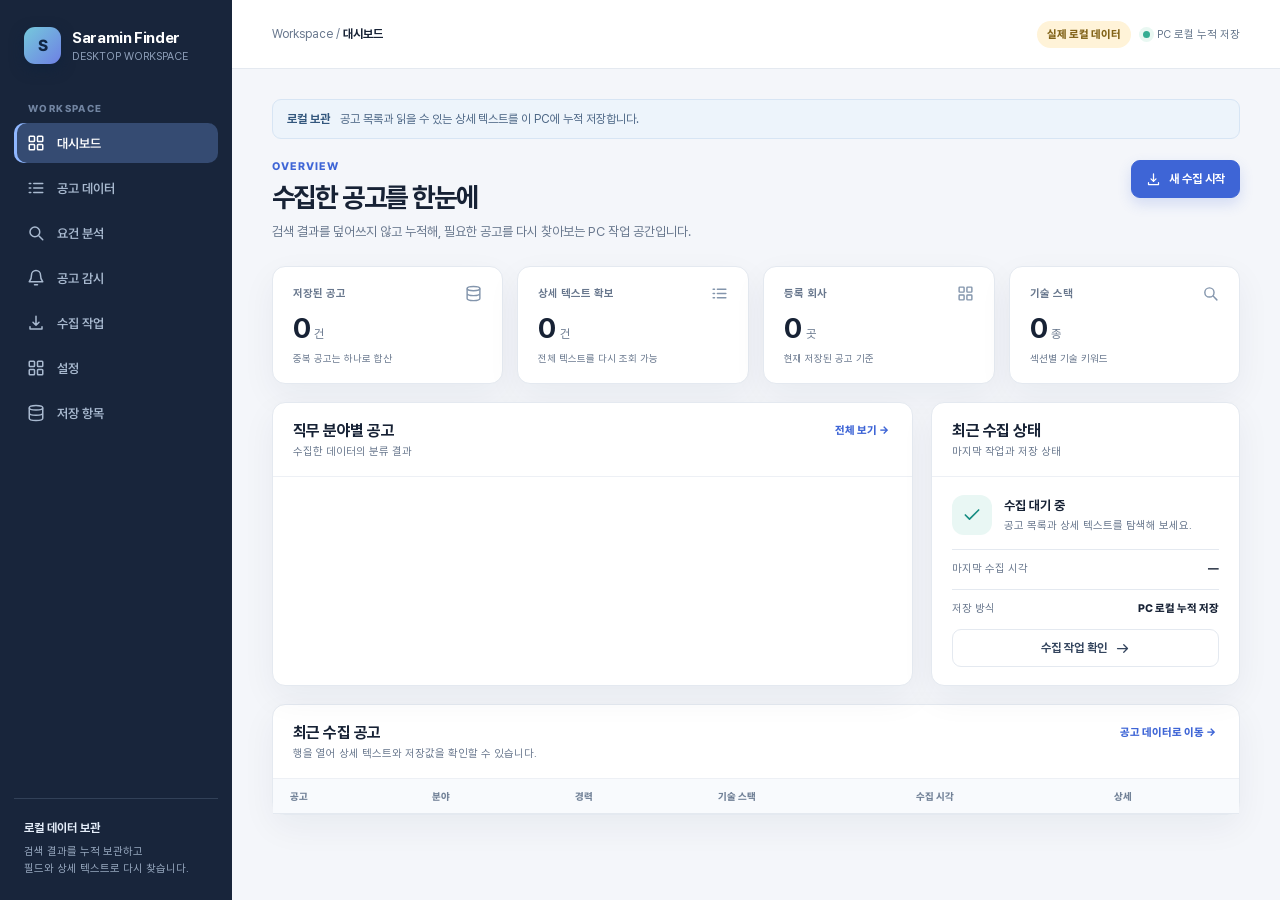
==== desktop/src/saramin_finder/ui/index.html @ a496aa3d "feat: 사람인 공고 관리 PC 앱 추가" ====
<!doctype html>
<html lang="ko">
<head>
  <meta charset="utf-8">
  <meta name="viewport" content="width=device-width, initial-scale=1">
  <title>Saramin Finder — PC 공고 관리</title>
  <style>
    :root{--font-scale:1;--ink:#172235;--muted:#68778d;--line:#e4e9f0;--canvas:#f4f6fa;--card:#fff;--nav:#18253b;--nav2:#253650;--blue:#3e65d6;--blue-weak:#edf2ff;--teal:#168d82;--teal-weak:#e9f7f4;--amber:#ae6b15;--amber-weak:#fff4e2;--red:#b54c51;--red-weak:#fff0f0;--shadow:0 12px 34px rgba(22,39,72,.055);font-family:Pretendard,Segoe UI,Apple SD Gothic Neo,Malgun Gothic,sans-serif;color:var(--ink)}
    *{box-sizing:border-box}body{margin:0;background:var(--canvas)}button,input,select{font:inherit}button{cursor:pointer}button:disabled{cursor:not-allowed;opacity:.5}button:focus-visible,input:focus-visible,select:focus-visible,a:focus-visible{outline:3px solid #8aa9ff;outline-offset:2px}a{color:inherit}.app{display:flex;min-height:100vh}.sidebar{width:calc(232px * var(--font-scale));flex:none;background:var(--nav);color:#dbe5f5;display:flex;flex-direction:column;padding:25px 14px 18px;position:sticky;top:0;height:100vh}.brand{display:flex;gap:11px;align-items:center;padding:2px 10px 30px}.brand-mark{height:37px;width:37px;border-radius:11px;background:linear-gradient(135deg,#75c9dc,#6e80e4);display:grid;place-items:center;color:#102645;font-weight:900;letter-spacing:-.08em;box-shadow:0 5px 14px #11233d}.brand strong{display:block;font-size:calc(15px * var(--font-scale));letter-spacing:-.025em;color:white}.brand small{display:block;color:#8e9fb9;font-size:calc(11px * var(--font-scale));margin-top:3px}.nav-label{font-size:calc(10px * var(--font-scale));letter-spacing:.14em;text-transform:uppercase;color:#7285a2;padding:0 14px;margin:8px 0 9px;font-weight:800}.nav{display:grid;gap:5px}.nav-btn{width:100%;border:0;background:transparent;color:#a9bad0;text-align:left;padding:11px 13px;border-radius:10px;display:flex;align-items:center;gap:12px;font-weight:600;font-size:calc(13px * var(--font-scale))}.nav-btn:hover{background:#22334c;color:white}.nav-btn.active{background:#354b72;color:#fff;box-shadow:inset 3px 0 #8fb7ff}.nav-icon{width:18px;height:18px;flex:none}.sidebar-bottom{margin-top:auto;padding:18px 10px 5px;border-top:1px solid #324158}.sidebar-bottom strong{font-size:calc(12px * var(--font-scale));color:#e5eefa}.sidebar-bottom p{font-size:calc(11px * var(--font-scale));line-height:1.55;color:#98a9c0;margin:7px 0 0}.main{min-width:0;flex:1}.topbar{height:69px;background:#fff;border-bottom:1px solid var(--line);display:flex;align-items:center;justify-content:space-between;padding:0 clamp(22px,3.1vw,44px);gap:15px}.crumb{color:var(--muted);font-size:calc(12px * var(--font-scale))}.crumb strong{color:var(--ink);font-weight:700}.top-actions{display:flex;align-items:center;gap:12px}.demo-pill{font-size:calc(11px * var(--font-scale));color:#826318;background:#fff3d8;padding:7px 10px;border-radius:99px;font-weight:800;white-space:nowrap}.local-dot{display:flex;align-items:center;gap:7px;color:#5f7187;font-size:calc(11px * var(--font-scale))}.local-dot:before{content:"";width:7px;height:7px;background:#35ad92;border-radius:50%;box-shadow:0 0 0 4px #e9f8f2}.content{max-width:1540px;margin:auto;padding:30px clamp(22px,3.1vw,44px) 48px}.view[hidden]{display:none}.page-head{display:flex;justify-content:space-between;align-items:flex-start;gap:22px;margin-bottom:23px}.eyebrow{font-size:calc(11px * var(--font-scale));font-weight:800;color:var(--blue);letter-spacing:.1em;margin:0 0 8px;text-transform:uppercase}h1{font-size:calc(27px * var(--font-scale));letter-spacing:-.045em;margin:0 0 8px;line-height:1.23}h2{font-size:calc(16px * var(--font-scale));letter-spacing:-.03em;margin:0}h3{font-size:calc(13px * var(--font-scale));margin:0;color:#2c3d55}.lead{font-size:calc(13px * var(--font-scale));line-height:1.6;color:var(--muted);margin:0}.btn{border:1px solid var(--line);background:#fff;color:#34455e;border-radius:9px;padding:9px 14px;font-weight:700;font-size:calc(12px * var(--font-scale));display:inline-flex;align-items:center;justify-content:center;gap:8px;min-height:38px;white-space:nowrap}.btn:hover:not(:disabled){background:#f6f8fc;border-color:#c8d3e3}.btn.primary{background:var(--blue);border-color:var(--blue);color:white;box-shadow:0 6px 14px rgba(62,101,214,.18)}.btn.primary:hover:not(:disabled){background:#3157c6}.btn.ghost{border-color:transparent;background:transparent}.btn.small{padding:6px 10px;min-height:30px;font-size:calc(11px * var(--font-scale))}.btn svg{width:15px;height:15px}.notice{background:#edf4fb;color:#4c6685;border:1px solid #d7e5f4;padding:10px 14px;border-radius:9px;font-size:calc(12px * var(--font-scale));line-height:1.5;margin-bottom:21px;display:flex;align-items:center;gap:10px}.notice strong{color:#33577d}.card{background:var(--card);border:1px solid var(--line);border-radius:13px;box-shadow:var(--shadow);min-width:0}.card-head{padding:18px 20px;display:flex;align-items:flex-start;justify-content:space-between;gap:12px;border-bottom:1px solid #edf0f5}.card-head p{margin:5px 0 0;color:var(--muted);font-size:calc(11px * var(--font-scale))}.subtle-link{border:0;background:none;color:var(--blue);font-weight:750;font-size:calc(11px * var(--font-scale));padding:3px}.subtle-link:hover{text-decoration:underline}.stat-grid{display:grid;grid-template-columns:repeat(4,minmax(0,1fr));gap:14px;margin-bottom:18px}.stat{padding:18px 20px;min-height:118px}.stat-label{font-size:calc(11px * var(--font-scale));font-weight:700;color:var(--muted);display:flex;justify-content:space-between;align-items:center}.stat-label svg{width:17px;height:17px;color:#8395ac}.stat-value{display:flex;align-items:baseline;gap:5px;margin-top:12px}.stat-value strong{font-size:calc(28px * var(--font-scale));line-height:1;letter-spacing:-.05em}.stat-value span{font-size:calc(12px * var(--font-scale));color:var(--muted)}.stat-foot{font-size:calc(10px * var(--font-scale));color:var(--muted);margin-top:10px}.two-col{display:grid;grid-template-columns:minmax(0,1.35fr) minmax(270px,.65fr);gap:18px;margin-bottom:18px}.bar-list{padding:18px 20px 22px;display:grid;gap:16px}.bar-row{display:grid;grid-template-columns:110px 1fr 34px;align-items:center;gap:10px;font-size:calc(11px * var(--font-scale));font-weight:650}.bar-track{height:8px;border-radius:99px;background:#e9eef5;overflow:hidden}.bar-fill{height:100%;background:linear-gradient(90deg,#4b70de,#80a3f2);border-radius:99px}.bar-count{text-align:right;color:var(--muted)}.signal{padding:18px 20px;display:grid;gap:14px}.signal-top{display:flex;align-items:center;gap:12px}.signal-icon{width:40px;height:40px;border-radius:12px;background:var(--teal-weak);color:var(--teal);display:grid;place-items:center}.signal-icon svg{width:20px;height:20px}.signal strong{font-size:calc(13px * var(--font-scale))}.signal p{color:var(--muted);font-size:calc(11px * var(--font-scale));line-height:1.6;margin:3px 0 0}.signal-line{padding-top:12px;border-top:1px solid var(--line);font-size:calc(11px * var(--font-scale));display:flex;justify-content:space-between}.signal-line span{color:var(--muted)}.signal-line b{font-weight:750}.table-wrap{overflow:auto}.data-table{width:100%;border-collapse:collapse;text-align:left;min-width:750px}.data-table th{font-size:calc(10px * var(--font-scale));color:#718197;background:#f8fafd;padding:11px 17px;font-weight:800;white-space:nowrap;border-bottom:1px solid var(--line)}.data-table td{font-size:calc(11px * var(--font-scale));padding:13px 17px;border-bottom:1px solid #edf0f4;vertical-align:middle;color:#34455b}.data-table tr:last-child td{border-bottom:0}.data-table tbody tr:hover{background:#f8faff}.job-name{font-weight:800;color:#1e2d44;display:block;font-size:calc(12px * var(--font-scale));line-height:1.35}.company-name{font-size:calc(10px * var(--font-scale));color:#8a98a9;display:block;margin-top:3px}.tag{font-size:calc(10px * var(--font-scale));font-weight:700;background:#f0f3f8;color:#5c6d82;padding:4px 7px;border-radius:5px;display:inline-block;white-space:nowrap}.tag.tech{background:#eaf0ff;color:#476bc2;margin:1px 3px 1px 0}.tag.good{background:var(--teal-weak);color:var(--teal)}.tag.warn{background:var(--amber-weak);color:var(--amber)}.tag.bad{background:var(--red-weak);color:var(--red)}.table-action{border:0;background:none;color:var(--blue);font-size:calc(11px * var(--font-scale));font-weight:750;padding:4px}.table-action:hover{text-decoration:underline}.table-footer{border-top:1px solid var(--line);padding:12px 18px;color:var(--muted);font-size:calc(11px * var(--font-scale));display:flex;justify-content:space-between;gap:12px}.filter-card{padding:16px;margin-bottom:16px}.filter-top{display:flex;align-items:center;justify-content:space-between;gap:12px;margin-bottom:12px}.filter-top strong{font-size:calc(12px * var(--font-scale))}.filter-grid{display:grid;grid-template-columns:2.2fr repeat(4,minmax(110px,1fr));gap:9px}.field{display:grid;gap:6px;min-width:0}.field label{font-size:calc(10px * var(--font-scale));font-weight:800;color:#66788f}.field input,.field select{width:100%;height:37px;border:1px solid #dce3ed;border-radius:8px;background:white;color:#334359;padding:0 10px;font-size:calc(11px * var(--font-scale));outline:none}.field input:focus,.field select:focus{border-color:#82a0ed;box-shadow:0 0 0 3px #e9efff}.explore-grid{display:grid;grid-template-columns:minmax(0,1fr) 240px;gap:16px}.group-body{padding:14px}.group-item{display:flex;justify-content:space-between;align-items:center;width:100%;padding:10px 9px;border:0;border-radius:8px;background:white;text-align:left;color:#43536a;font-size:calc(11px * var(--font-scale))}.group-item:hover,.group-item.selected{background:#eff3ff;color:#315acb}.group-item b{font-size:calc(10px * var(--font-scale));background:#edf0f5;border-radius:99px;padding:3px 6px}.group-item.selected b{background:#dfe8ff}.group-select{width:100%;height:34px;border:1px solid var(--line);border-radius:7px;background:white;color:#34455d;font-size:calc(11px * var(--font-scale));padding:0 9px}.empty{padding:50px 20px;text-align:center;color:var(--muted);font-size:calc(12px * var(--font-scale));line-height:1.6}.empty strong{display:block;color:#34445b;margin-bottom:6px;font-size:calc(14px * var(--font-scale))}.crawl-layout{display:grid;grid-template-columns:minmax(0,.85fr) minmax(320px,1.15fr);gap:18px}.form-body{padding:20px}.form-body .field{margin-bottom:15px}.form-body .field input,.form-body .field select{height:42px;font-size:calc(12px * var(--font-scale))}.fixed-filters{display:flex;gap:7px;flex-wrap:wrap;margin:7px 0 20px}.fixed-filters .tag{padding:7px 9px;background:#eff3f8}.form-note{font-size:calc(11px * var(--font-scale));color:var(--muted);line-height:1.65;margin:15px 0 0}.crawl-card-body{padding:20px}.crawl-state{display:flex;align-items:center;gap:12px;padding:14px;border:1px solid #dce8f3;background:#f7fbff;border-radius:10px}.crawl-state-icon{height:38px;width:38px;display:grid;place-items:center;background:white;color:var(--blue);border-radius:9px}.crawl-state-icon svg{width:20px;height:20px}.crawl-state strong{font-size:calc(12px * var(--font-scale))}.crawl-state p{font-size:calc(11px * var(--font-scale));color:var(--muted);margin:4px 0 0}.progress{height:9px;border-radius:99px;background:#e7edf5;margin:17px 0 12px;overflow:hidden}.progress div{height:100%;width:0;background:linear-gradient(90deg,#5a78de,#40b9af);border-radius:99px;transition:width .35s ease}.progress-info{display:flex;justify-content:space-between;font-size:calc(11px * var(--font-scale));color:var(--muted)}.log{height:206px;overflow:auto;background:#18253b;color:#d1deef;border-radius:9px;margin-top:17px;padding:14px;font:calc(11px * var(--font-scale))/1.8 Consolas,monospace}.log div{white-space:pre-wrap}.log time{color:#7f9ab7;margin-right:9px}.log .ok{color:#79d8b8}.log .warn{color:#efcc86}.fields-grid{display:grid;grid-template-columns:repeat(3,minmax(0,1fr));gap:14px}.field-card{padding:18px}.field-card .badge{font-size:calc(10px * var(--font-scale));font-weight:800;letter-spacing:.03em;color:var(--blue);background:var(--blue-weak);padding:5px 7px;border-radius:5px}.field-card h3{margin-top:14px;font-size:calc(14px * var(--font-scale))}.field-card p{font-size:calc(11px * var(--font-scale));color:var(--muted);line-height:1.6;min-height:34px;margin:7px 0 10px}.field-key{font:calc(10px * var(--font-scale)) Consolas,monospace;color:#657a98;background:#f5f7fb;padding:6px 7px;border-radius:5px;display:inline-block}.field-card.dim .badge{background:#edf7f4;color:var(--teal)}dialog{border:0;padding:0;max-width:min(880px,calc(100vw - 32px));width:880px;max-height:calc(100vh - 38px);border-radius:16px;box-shadow:0 25px 85px rgba(15,28,54,.34);color:var(--ink)}dialog::backdrop{background:rgba(15,29,53,.55)}.dialog-head{display:flex;justify-content:space-between;align-items:flex-start;gap:20px;padding:23px 28px;border-bottom:1px solid var(--line)}.dialog-head .eyebrow{margin-bottom:6px}.dialog-head h2{font-size:calc(20px * var(--font-scale))}.dialog-head p{font-size:calc(11px * var(--font-scale));color:var(--muted);margin:7px 0 0}.icon-btn{height:30px;width:30px;display:grid;place-items:center;border:1px solid var(--line);border-radius:8px;background:white;color:#697c95;font-size:calc(20px * var(--font-scale))}.dialog-content{padding:20px 28px 27px;overflow:auto;max-height:calc(100vh - 165px)}.detail-meta{display:grid;grid-template-columns:repeat(3,1fr);gap:9px;margin-bottom:20px}.meta-cell{padding:10px 12px;background:#f5f7fa;border-radius:8px}.meta-cell span{font-size:calc(10px * var(--font-scale));color:var(--muted);display:block;margin-bottom:5px}.meta-cell strong{font-size:calc(11px * var(--font-scale));color:#34445c}.detail-section{border-top:1px solid var(--line);padding-top:17px;margin-top:17px}.detail-section h3{font-size:calc(12px * var(--font-scale));margin-bottom:9px}.detail-section p{color:#43536a;font-size:calc(12px * var(--font-scale));line-height:1.8;white-space:pre-line;margin:0}.text-panel{background:#f8fafd;border:1px solid #e7ecf3;border-radius:9px;padding:15px;max-height:230px;overflow:auto}.toast{position:fixed;bottom:24px;right:24px;background:#182b48;color:white;padding:12px 16px;font-size:calc(12px * var(--font-scale));border-radius:9px;box-shadow:0 12px 25px #15243d30;z-index:20;opacity:0;transform:translateY(12px);pointer-events:none;transition:.2s}.toast.show{opacity:1;transform:none}.mobile-nav{display:none}
    @media(max-width:1120px){.stat-grid{grid-template-columns:repeat(2,1fr)}.filter-grid{grid-template-columns:repeat(3,1fr)}.filter-grid .field:first-child{grid-column:span 3}.fields-grid{grid-template-columns:repeat(2,1fr)}}
    @media(max-width:850px){.sidebar{width:68px;padding-inline:8px}.brand{padding:2px 7px 28px}.brand div:last-child,.nav-label,.nav-btn span,.sidebar-bottom{display:none}.nav-btn{justify-content:center;padding:12px}.two-col,.crawl-layout,.explore-grid{grid-template-columns:1fr}.group-card{order:-1}.group-body{display:flex;overflow:auto;gap:3px}.group-item{width:auto;white-space:nowrap;gap:8px}.group-select{max-width:250px}.topbar{padding-inline:20px}.content{padding-inline:20px}}
    @media(max-width:620px){.sidebar{display:none}.mobile-nav{display:flex;position:sticky;bottom:0;z-index:5;background:var(--nav);padding:7px 4px env(safe-area-inset-bottom);justify-content:space-around}.mobile-nav button{background:none;border:0;color:#9ab0c8;font-size:calc(10px * var(--font-scale));padding:7px 4px}.mobile-nav button.active{color:#fff}.mobile-nav svg{display:block;height:19px;width:19px;margin:0 auto 3px}.topbar{height:57px}.local-dot{display:none}.page-head{display:block}.page-head .btn{margin-top:16px}.stat-grid{gap:9px}.stat{padding:15px;min-height:106px}.stat-value strong{font-size:calc(23px * var(--font-scale))}.filter-grid{grid-template-columns:1fr 1fr}.filter-grid .field:first-child{grid-column:span 2}.fields-grid{grid-template-columns:1fr}.detail-meta{grid-template-columns:1fr 1fr}.dialog-head,.dialog-content{padding-inline:18px}}
    @media(prefers-reduced-motion:reduce){*{scroll-behavior:auto!important;transition:none!important;animation:none!important}}
  
    .analysis-layout{display:grid;grid-template-columns:minmax(0,1fr) 280px;gap:18px}
    .analysis-row{padding:16px 18px;border-bottom:1px solid var(--line)}
    .analysis-row:last-child{border:0}
    .analysis-row strong{display:block;font-size:calc(13px * var(--font-scale));color:#263b56}
    .analysis-row small{display:block;color:var(--muted);margin:5px 0}
    .analysis-row p{white-space:pre-wrap;line-height:1.6;font-size:calc(12px * var(--font-scale));margin:10px 0;color:#43536b}
    .analysis-actions{display:flex;flex-wrap:wrap;align-items:center;gap:4px 12px}
    .analysis-stat{padding:12px 16px;border:0;border-bottom:1px solid var(--line);display:flex;justify-content:space-between;width:100%;background:#fff;cursor:pointer;text-align:left}
    .analysis-stat:hover{background:#f5f8fe}
    .alert-actions{display:flex;flex-wrap:wrap;justify-content:flex-end;align-items:center;gap:4px 8px}
    .profile-regions{display:grid;grid-template-columns:repeat(2,minmax(0,1fr));gap:5px;max-height:165px;overflow:auto;border:1px solid var(--line);border-radius:8px;padding:8px;margin:7px 0 16px}
    .profile-check{display:flex;align-items:center;gap:7px;font-size:calc(11px * var(--font-scale));color:#43536a;cursor:pointer;padding:4px}
    .profile-check input{width:auto!important;height:auto!important;margin:0;accent-color:var(--blue)}
    .profile-check:has(input:disabled){opacity:.5}
    .profile-summary{font-size:calc(12px * var(--font-scale));color:#4c6685;margin-bottom:18px}
    .crawl-criteria{border-top:1px solid var(--line);padding-top:14px;margin-top:14px}
    .crawl-criteria .profile-regions{max-height:125px}
    .data-table{min-width:920px}
    .run-events-button,.run-event-link{display:block;background:none;border:0;color:#9dc7ff;text-align:left;padding:3px 0;font:inherit}
    .run-events-button{text-decoration:underline;margin:4px 0;cursor:pointer}
    .run-event-link{padding-left:12px;cursor:pointer}
    .run-event-link:hover{text-decoration:underline}
    .run-event-group{padding:4px 0;border-top:1px solid #31425d}
    .run-event-group strong{color:#dbe7f8}
    .multi-filter{position:relative;min-width:0}
    .multi-filter summary{list-style:none;min-height:37px;border:1px solid #dce3ed;border-radius:8px;background:#fff;padding:9px 10px;color:#334359;font-size:calc(11px * var(--font-scale));cursor:pointer;overflow:hidden;text-overflow:ellipsis;white-space:nowrap}
    .multi-filter summary::-webkit-details-marker{display:none}
    .multi-filter summary:focus-visible{outline:3px solid #8aa9ff}
    .multi-filter[open] summary{border-color:#82a0ed}
    .multi-options{position:absolute;z-index:12;top:39px;left:0;min-width:100%;width:max(230px,100%);max-width:min(340px,85vw);background:#fff;border:1px solid #dce3ed;border-radius:9px;box-shadow:0 14px 30px #17253f26;padding:7px}
    .multi-options-list{max-height:230px;overflow:auto}
    .multi-option{display:flex;align-items:center;gap:8px;padding:6px 5px;font-size:calc(11px * var(--font-scale));cursor:pointer;white-space:normal}
    .multi-option input{width:auto;height:auto;margin:0;accent-color:var(--blue)}
    .multi-clear{width:100%;border:0;background:#edf3ff;color:#365dc7;border-radius:6px;padding:7px;font-size:calc(11px * var(--font-scale));text-align:left}
    .settings-card{max-width:650px;padding:24px}
    .settings-range{width:100%;accent-color:var(--blue);margin:18px 0}
    .settings-value{font-size:calc(20px * var(--font-scale));font-weight:700}
    .settings-note{color:var(--muted);line-height:1.6}
    [hidden]{display:none!important}
    @media(max-width:1350px){.explore-grid{grid-template-columns:minmax(0,1fr)}}
    @media(max-width:900px){.analysis-layout{grid-template-columns:1fr}}
  
    @font-face{font-family:Pretendard;src:url('../../../font/Pretendard-Regular.ttf');font-weight:400}
    @font-face{font-family:Pretendard;src:url('../../../font/Pretendard-Medium.otf');font-weight:500}
    @font-face{font-family:Pretendard;src:url('../../../font/Pretendard-SemiBold.otf');font-weight:600}
    @font-face{font-family:Pretendard;src:url('../../../font/Pretendard-Bold.ttf');font-weight:700}
    @font-face{font-family:Pretendard;src:url('../../../font/Pretendard-ExtraBold.otf');font-weight:800 900}
  </style>
  <style>
    .watch-layout{display:grid;grid-template-columns:minmax(285px,.42fr) minmax(0,1fr);gap:18px;align-items:start}
    .watch-stack{display:grid;gap:18px}.watch-form{padding:20px}.watch-form .field{margin-bottom:14px}.watch-form .field input{height:41px;font-size:calc(12px * var(--font-scale))}
    .watch-form-actions{display:flex;gap:8px}.watch-form-actions .primary{flex:1}.watch-help{font-size:calc(11px * var(--font-scale));line-height:1.65;color:var(--muted);margin:15px 0 0}
    .watch-error{min-height:18px;color:var(--red);font-size:calc(11px * var(--font-scale));margin:8px 0 0}.watch-items{padding:14px;display:grid;gap:11px}
    .watch-item{border:1px solid #dfe6f0;border-radius:11px;padding:15px;background:#fff}.watch-item.paused{background:#f9fafc}
    .watch-item-top{display:flex;align-items:flex-start;justify-content:space-between;gap:12px}.watch-item h3{font-size:calc(14px * var(--font-scale));margin:2px 0 5px}.watch-item small{color:var(--muted);font-size:calc(10px * var(--font-scale))}
    .watch-item p{font-size:calc(11px * var(--font-scale));color:var(--muted);margin:10px 0 0;line-height:1.5}.watch-item-info{display:flex;flex-wrap:wrap;gap:13px;margin-top:13px;font-size:calc(10px * var(--font-scale));color:#526680}
    .watch-item-info b{color:#263b56}.watch-item-actions{display:flex;flex-wrap:wrap;gap:7px;border-top:1px solid var(--line);padding-top:12px;margin-top:13px}
    .watch-item-actions .btn{min-height:29px;padding:5px 9px;font-size:calc(10px * var(--font-scale))}.watch-item-actions .danger:hover{color:var(--red);border-color:#e9bfc1;background:#fff7f7}.nav-count[hidden]{display:none}
    .watch-status{font-size:calc(10px * var(--font-scale));font-weight:800;border-radius:99px;padding:5px 8px;background:var(--teal-weak);color:var(--teal);white-space:nowrap}.watch-status.paused{background:#eef1f5;color:#77869a}.watch-status.running{background:var(--blue-weak);color:var(--blue)}
    .watch-empty{padding:34px 18px;text-align:center;color:var(--muted);font-size:calc(11px * var(--font-scale));line-height:1.65}.watch-empty strong{display:block;color:#31425b;font-size:calc(13px * var(--font-scale));margin-bottom:4px}
    .alert-list{padding:7px 15px 13px}.alert-item{display:flex;align-items:flex-start;gap:12px;padding:13px 5px;border-bottom:1px solid var(--line)}.alert-item:last-child{border-bottom:0}
    .alert-icon{flex:none;width:31px;height:31px;border-radius:8px;display:grid;place-items:center;background:var(--blue-weak);color:var(--blue)}.alert-icon svg{height:16px;width:16px}
    .alert-copy{flex:1;min-width:0}.alert-copy strong{font-size:calc(11px * var(--font-scale));display:block}.alert-copy p{font-size:calc(10px * var(--font-scale));line-height:1.5;color:var(--muted);margin:3px 0 0}.alert-copy time{font-size:calc(10px * var(--font-scale));color:#9aa7b7;display:block;margin-top:5px}
    .alert-item .table-action{flex:none;margin-top:2px}.nav-count{margin-left:auto;min-width:19px;height:19px;display:inline-grid;place-items:center;border-radius:99px;background:#dfe8ff;color:#294b98;font-size:calc(10px * var(--font-scale));font-weight:900}
    .win-alert{position:fixed;right:22px;bottom:22px;z-index:30;width:min(355px,calc(100vw - 30px));background:#fff;border:1px solid #d7e2f1;border-left:4px solid var(--blue);border-radius:11px;box-shadow:0 18px 42px #182b4855;padding:14px 42px 14px 16px;display:none}
    .win-alert.show{display:block}.win-alert small{font-size:calc(10px * var(--font-scale));color:var(--blue);font-weight:850;letter-spacing:.06em}.win-alert strong{font-size:calc(12px * var(--font-scale));display:block;margin:6px 0 3px}.win-alert p{font-size:calc(11px * var(--font-scale));line-height:1.5;color:var(--muted);margin:0}.win-alert button{position:absolute;right:9px;top:8px;border:0;background:transparent;color:#8797aa;font-size:calc(18px * var(--font-scale))}
    @media(max-width:1030px){.watch-layout{grid-template-columns:1fr}.watch-stack{grid-template-columns:1fr 1fr;align-items:start}}
    @media(max-width:700px){.watch-stack{grid-template-columns:1fr}.win-alert{bottom:75px;right:15px}}
  
    .analysis-layout{display:grid;grid-template-columns:minmax(0,1fr) 280px;gap:18px}
    .analysis-row{padding:16px 18px;border-bottom:1px solid var(--line)}
    .analysis-row:last-child{border:0}
    .analysis-row strong{display:block;font-size:calc(13px * var(--font-scale));color:#263b56}
    .analysis-row small{display:block;color:var(--muted);margin:5px 0}
    .analysis-row p{white-space:pre-wrap;line-height:1.6;font-size:calc(12px * var(--font-scale));margin:10px 0;color:#43536b}
    .analysis-actions{display:flex;flex-wrap:wrap;align-items:center;gap:4px 12px}
    .analysis-stat{padding:12px 16px;border:0;border-bottom:1px solid var(--line);display:flex;justify-content:space-between;width:100%;background:#fff;cursor:pointer;text-align:left}
    .analysis-stat:hover{background:#f5f8fe}
    .alert-actions{display:flex;flex-wrap:wrap;justify-content:flex-end;align-items:center;gap:4px 8px}
    .profile-regions{display:grid;grid-template-columns:repeat(2,minmax(0,1fr));gap:5px;max-height:165px;overflow:auto;border:1px solid var(--line);border-radius:8px;padding:8px;margin:7px 0 16px}
    .profile-check{display:flex;align-items:center;gap:7px;font-size:calc(11px * var(--font-scale));color:#43536a;cursor:pointer;padding:4px}
    .profile-check input{width:auto!important;height:auto!important;margin:0;accent-color:var(--blue)}
    .profile-check:has(input:disabled){opacity:.5}
    .profile-summary{font-size:calc(12px * var(--font-scale));color:#4c6685;margin-bottom:18px}
    .crawl-criteria{border-top:1px solid var(--line);padding-top:14px;margin-top:14px}
    .crawl-criteria .profile-regions{max-height:125px}
    .data-table{min-width:920px}
    .run-events-button,.run-event-link{display:block;background:none;border:0;color:#9dc7ff;text-align:left;padding:3px 0;font:inherit}
    .run-events-button{text-decoration:underline;margin:4px 0;cursor:pointer}
    .run-event-link{padding-left:12px;cursor:pointer}
    .run-event-link:hover{text-decoration:underline}
    .run-event-group{padding:4px 0;border-top:1px solid #31425d}
    .run-event-group strong{color:#dbe7f8}
    .multi-filter{position:relative;min-width:0}
    .multi-filter summary{list-style:none;min-height:37px;border:1px solid #dce3ed;border-radius:8px;background:#fff;padding:9px 10px;color:#334359;font-size:calc(11px * var(--font-scale));cursor:pointer;overflow:hidden;text-overflow:ellipsis;white-space:nowrap}
    .multi-filter summary::-webkit-details-marker{display:none}
    .multi-filter summary:focus-visible{outline:3px solid #8aa9ff}
    .multi-filter[open] summary{border-color:#82a0ed}
    .multi-options{position:absolute;z-index:12;top:39px;left:0;min-width:100%;width:max(230px,100%);max-width:min(340px,85vw);background:#fff;border:1px solid #dce3ed;border-radius:9px;box-shadow:0 14px 30px #17253f26;padding:7px}
    .multi-options-list{max-height:230px;overflow:auto}
    .multi-option{display:flex;align-items:center;gap:8px;padding:6px 5px;font-size:calc(11px * var(--font-scale));cursor:pointer;white-space:normal}
    .multi-option input{width:auto;height:auto;margin:0;accent-color:var(--blue)}
    .multi-clear{width:100%;border:0;background:#edf3ff;color:#365dc7;border-radius:6px;padding:7px;font-size:calc(11px * var(--font-scale));text-align:left}
    .settings-card{max-width:650px;padding:24px}
    .settings-range{width:100%;accent-color:var(--blue);margin:18px 0}
    .settings-value{font-size:calc(20px * var(--font-scale));font-weight:700}
    .settings-note{color:var(--muted);line-height:1.6}
    [hidden]{display:none!important}
    @media(max-width:1350px){.explore-grid{grid-template-columns:minmax(0,1fr)}}
    @media(max-width:900px){.analysis-layout{grid-template-columns:1fr}}
  </style>
</head>
<body>
  <svg aria-hidden="true" style="position:absolute;width:0;height:0;overflow:hidden" xmlns="http://www.w3.org/2000/svg">
    <symbol id="i-grid" viewBox="0 0 24 24"><rect x="3" y="3" width="7" height="7" rx="1" fill="none" stroke="currentColor" stroke-width="2"/><rect x="14" y="3" width="7" height="7" rx="1" fill="none" stroke="currentColor" stroke-width="2"/><rect x="3" y="14" width="7" height="7" rx="1" fill="none" stroke="currentColor" stroke-width="2"/><rect x="14" y="14" width="7" height="7" rx="1" fill="none" stroke="currentColor" stroke-width="2"/></symbol>
    <symbol id="i-list" viewBox="0 0 24 24"><path d="M9 6h12M9 12h12M9 18h12M3 6h2M3 12h2M3 18h2" fill="none" stroke="currentColor" stroke-width="2" stroke-linecap="round"/></symbol>
    <symbol id="i-download" viewBox="0 0 24 24"><path d="M12 3v12m0 0 4-4m-4 4-4-4M4 17v3h16v-3" fill="none" stroke="currentColor" stroke-width="2" stroke-linecap="round" stroke-linejoin="round"/></symbol>
    <symbol id="i-database" viewBox="0 0 24 24"><ellipse cx="12" cy="5" rx="9" ry="3" fill="none" stroke="currentColor" stroke-width="2"/><path d="M3 5v14c0 2 4 3 9 3s9-1 9-3V5M3 12c0 2 4 3 9 3s9-1 9-3" fill="none" stroke="currentColor" stroke-width="2"/></symbol>
    <symbol id="i-search" viewBox="0 0 24 24"><circle cx="10.5" cy="10.5" r="6.5" fill="none" stroke="currentColor" stroke-width="2"/><path d="m16 16 5 5" fill="none" stroke="currentColor" stroke-width="2" stroke-linecap="round"/></symbol>
    <symbol id="i-arrow" viewBox="0 0 24 24"><path d="M4 12h16m0 0-6-6m6 6-6 6" fill="none" stroke="currentColor" stroke-width="2" stroke-linecap="round" stroke-linejoin="round"/></symbol>
    <symbol id="i-check" viewBox="0 0 24 24"><path d="m4 12 5 5L20 6" fill="none" stroke="currentColor" stroke-width="2" stroke-linecap="round" stroke-linejoin="round"/></symbol>
    <symbol id="i-bell" viewBox="0 0 24 24"><path d="M18 8a6 6 0 0 0-12 0c0 7-3 8-3 9h18c0-1-3-2-3-9ZM10 21h4" fill="none" stroke="currentColor" stroke-width="2" stroke-linecap="round" stroke-linejoin="round"/></symbol>
  </svg>
  <div class="app">
    <aside class="sidebar" aria-label="주 메뉴">
      <div class="brand"><div class="brand-mark">S</div><div><strong>Saramin Finder</strong><small>DESKTOP WORKSPACE</small></div></div>
      <div class="nav-label">Workspace</div>
      <nav class="nav" id="sideNav">
        <button class="nav-btn active" data-view="overview" aria-current="page"><svg class="nav-icon"><use href="#i-grid"/></svg><span>대시보드</span></button>
        <button class="nav-btn" data-view="explore"><svg class="nav-icon"><use href="#i-list"/></svg><span>공고 데이터</span></button>
        <button class="nav-btn" data-view="analysis"><svg class="nav-icon"><use href="#i-search"/></svg><span>요건 분석</span></button>
        <button class="nav-btn" data-view="watch"><svg class="nav-icon"><use href="#i-bell"/></svg><span>공고 감시</span><b class="nav-count" id="sideAlertCount" hidden>0</b></button>
        <button class="nav-btn" data-view="crawl"><svg class="nav-icon"><use href="#i-download"/></svg><span>수집 작업</span></button>
        <button class="nav-btn" data-view="settings"><svg class="nav-icon"><use href="#i-grid"/></svg><span>설정</span></button>
        <button class="nav-btn" data-view="fields"><svg class="nav-icon"><use href="#i-database"/></svg><span>저장 항목</span></button>
      </nav>
      <div class="sidebar-bottom"><strong>로컬 데이터 보관</strong><p>검색 결과를 누적 보관하고<br>필드와 상세 텍스트로 다시 찾습니다.</p></div>
    </aside>
    <main class="main">
      <header class="topbar"><div class="crumb">Workspace <span aria-hidden="true">/</span> <strong id="crumbName">대시보드</strong></div><div class="top-actions"><span class="demo-pill">실제 로컬 데이터</span><span class="local-dot">PC 로컬 누적 저장</span></div></header>
      <div class="content">
        <div class="notice"><strong>로컬 보관</strong><span>공고 목록과 읽을 수 있는 상세 텍스트를 이 PC에 누적 저장합니다.</span></div>
        <section class="view" id="view-overview" aria-label="대시보드">
          <div class="page-head"><div><p class="eyebrow">Overview</p><h1>수집한 공고를 한눈에</h1><p class="lead">검색 결과를 덮어쓰지 않고 누적해, 필요한 공고를 다시 찾아보는 PC 작업 공간입니다.</p></div><button class="btn primary" data-go="crawl"><svg><use href="#i-download"/></svg>새 수집 시작</button></div>
          <div class="stat-grid">
            <div class="card stat"><div class="stat-label">저장된 공고 <svg><use href="#i-database"/></svg></div><div class="stat-value"><strong id="statTotal">0</strong><span>건</span></div><div class="stat-foot">중복 공고는 하나로 합산</div></div>
            <div class="card stat"><div class="stat-label">상세 텍스트 확보 <svg><use href="#i-list"/></svg></div><div class="stat-value"><strong id="statDetails">0</strong><span>건</span></div><div class="stat-foot">전체 텍스트를 다시 조회 가능</div></div>
            <div class="card stat"><div class="stat-label">등록 회사 <svg><use href="#i-grid"/></svg></div><div class="stat-value"><strong id="statCompanies">0</strong><span>곳</span></div><div class="stat-foot">현재 저장된 공고 기준</div></div>
            <div class="card stat"><div class="stat-label">기술 스택 <svg><use href="#i-search"/></svg></div><div class="stat-value"><strong id="statTech">0</strong><span>종</span></div><div class="stat-foot">섹션별 기술 키워드</div></div>
          </div>
          <div class="two-col">
            <div class="card"><div class="card-head"><div><h2>직무 분야별 공고</h2><p>수집한 데이터의 분류 결과</p></div><button class="subtle-link" data-go="explore">전체 보기 →</button></div><div class="bar-list" id="sectorBars"></div></div>
            <div class="card"><div class="card-head"><div><h2>최근 수집 상태</h2><p>마지막 작업과 저장 상태</p></div></div><div class="signal"><div class="signal-top"><div class="signal-icon"><svg><use href="#i-check"/></svg></div><div><strong id="latestState">수집 대기 중</strong><p id="latestSummary">공고 목록과 상세 텍스트를 탐색해 보세요.</p></div></div><div class="signal-line"><span>마지막 수집 시각</span><b id="latestTime">—</b></div><div class="signal-line"><span>저장 방식</span><b>PC 로컬 누적 저장</b></div><button class="btn" data-go="crawl">수집 작업 확인 <svg><use href="#i-arrow"/></svg></button></div></div>
          </div>
          <div class="card"><div class="card-head"><div><h2>최근 수집 공고</h2><p>행을 열어 상세 텍스트와 저장값을 확인할 수 있습니다.</p></div><button class="subtle-link" data-go="explore">공고 데이터로 이동 →</button></div><div class="table-wrap"><table class="data-table"><thead><tr><th>공고</th><th>분야</th><th>경력</th><th>기술 스택</th><th>수집 시각</th><th>상세</th></tr></thead><tbody id="recentRows"></tbody></table></div></div>
        </section>
        <section class="view" id="view-explore" aria-label="공고 데이터" hidden>
          <div class="page-head"><div><p class="eyebrow">Job Archive</p><h1>공고 데이터 탐색</h1><p class="lead">저장된 공고를 조건으로 좁히고, 선택한 공고의 상세 원문 텍스트를 확인합니다.</p></div><button class="btn primary" data-go="crawl"><svg><use href="#i-download"/></svg>새 수집</button></div>
          <div class="card filter-card"><div class="filter-top"><strong>조회 조건</strong><button class="subtle-link" id="clearFilters">필터 초기화</button></div><div class="filter-grid"><div class="field"><label for="searchInput">통합 검색</label><input id="searchInput" type="search" placeholder="회사명, 제목, 상세 텍스트 검색"></div><div class="field"><label for="companyFilter">회사</label><select id="companyFilter"><option value="">전체 회사</option></select></div><div class="field"><label for="sectorFilter">직무 분야</label><details class="multi-filter" id="sectorFilter" data-label="분야"><summary>전체 분야</summary><div class="multi-options"><button class="multi-clear" type="button" data-clear-multi="sectorFilter">선택 초기화</button><div class="multi-options-list"></div></div></details></div><div class="field"><label for="careerFilter">경력</label><details class="multi-filter" id="careerFilter" data-label="경력"><summary>전체 경력</summary><div class="multi-options"><button class="multi-clear" type="button" data-clear-multi="careerFilter">선택 초기화</button><div class="multi-options-list"></div></div></details></div><div class="field"><label for="techFilter">기술 스택</label><details class="multi-filter" id="techFilter" data-label="기술"><summary>전체 기술</summary><div class="multi-options"><button class="multi-clear" type="button" data-clear-multi="techFilter">선택 초기화</button><div class="multi-options-list"></div></div></details></div></div></div>
          <div class="explore-grid"><div class="card"><div class="card-head"><div><h2>조회 결과 <span id="resultCount">0</span>건</h2><p id="resultCaption">저장된 모든 공고</p></div><div class="field" style="width:150px"><label for="sortSelect">정렬</label><select id="sortSelect"><option value="recent">최근 수집순</option><option value="posted_newest">공고등록일 · 최근순</option><option value="posted_oldest">공고등록일 · 오래된순</option><option value="deadline_soon">채용마감일 · D-Day 짧은순</option><option value="deadline_late">채용마감일 · D-Day 긴순</option><option value="company">회사명순</option></select></div></div><div class="table-wrap"><table class="data-table"><thead><tr><th>공고 / 회사</th><th>분야</th><th>조건</th><th>공고등록일</th><th>채용마감일</th><th>사람인 공고</th><th>상세</th></tr></thead><tbody id="exploreRows"></tbody></table></div><div class="empty" id="exploreEmpty" hidden><strong>조건에 맞는 공고가 없습니다</strong>검색어나 필터를 바꾸면 다시 조회할 수 있습니다.</div><div class="table-footer"><span>중복 공고는 하나의 행으로 표시</span><span id="visibleSummary"></span></div></div><aside class="card group-card"><div class="card-head"><div><h2>값별 분류</h2><p>저장 필드의 분포를 확인</p></div></div><div class="group-body"><select class="group-select" id="groupSelect" aria-label="분류 기준"><option value="sector">직무 분야</option><option value="company">회사</option><option value="career">경력</option><option value="tech">기술 스택</option><option value="collected">수집일</option></select><div id="groupItems" style="margin-top:8px"></div></div></aside></div>
        </section>

        <section class="view" id="view-analysis" aria-label="요건 분석" hidden>
          <div class="page-head"><div><p class="eyebrow">Requirement Analysis</p><h1>자격요건 · 우대사항 분석</h1><p class="lead">두 섹션을 분리해 검색하고, 기술 키워드가 포함된 공고 수를 비교합니다.</p></div><button class="btn primary" id="exportAnalysis">CSV 내보내기</button></div>
          <div class="card filter-card"><div class="filter-top"><strong>분석 조건</strong><button class="subtle-link" id="analysisClearFilters" type="button">전체 초기화</button></div><div class="filter-grid"><div class="field"><label for="analysisKind">분석 섹션</label><select id="analysisKind"><option value="qualification">자격요건</option><option value="preference">우대사항</option></select></div><div class="field"><label for="analysisText">섹션 문장 검색</label><input id="analysisText" type="search" placeholder="예: Python"></div><div class="field"><label for="analysisCompany">회사</label><select id="analysisCompany"><option value="">전체 회사</option></select></div><div class="field"><label for="analysisSector">직무 분야</label><details class="multi-filter" id="analysisSector" data-label="분야"><summary>전체 분야</summary><div class="multi-options"><button class="multi-clear" type="button" data-clear-multi="analysisSector">선택 초기화</button><div class="multi-options-list"></div></div></details></div><div class="field"><label for="analysisCareer">경력</label><details class="multi-filter" id="analysisCareer" data-label="경력"><summary>전체 경력</summary><div class="multi-options"><button class="multi-clear" type="button" data-clear-multi="analysisCareer">선택 초기화</button><div class="multi-options-list"></div></div></details></div><div class="field"><label for="analysisTech">기술 키워드</label><details class="multi-filter" id="analysisTech" data-label="기술"><summary>전체 기술</summary><div class="multi-options"><button class="multi-clear" type="button" data-clear-multi="analysisTech">선택 초기화</button><div class="multi-options-list"></div></div></details></div><div class="field"><label for="analysisQuery">수집 검색어</label><select id="analysisQuery"><option value="">전체 검색어</option></select></div><div class="field"><label for="analysisDate">최근 수집일</label><input id="analysisDate" type="date"></div></div></div>
          <div class="analysis-layout"><div class="card"><div class="card-head"><div><h2>분리 저장된 원문 <span id="analysisCount">0</span>건</h2><p>추출에 성공한 섹션만 정확한 통계에 포함합니다.</p></div></div><div id="analysisRows"></div><div class="table-footer"><button class="btn small" id="analysisPrev">이전</button><span id="analysisPage">1</span><button class="btn small" id="analysisNext">다음</button></div></div><aside class="card"><div class="card-head"><div><h2>기술 키워드별 공고 수</h2><p>선택한 섹션에서 발견된 서로 다른 공고 기준</p></div></div><div id="analysisKeywords"></div></aside></div>
        </section>
        <section class="view" id="view-watch" aria-label="공고 감시" hidden>
          <div class="page-head"><div><p class="eyebrow">Job Watch</p><h1>새 공고 감시</h1><p class="lead">검색어별 감시를 시작하면 설정한 간격으로 새 공고를 확인합니다.</p></div></div>
          <div class="notice profile-summary" id="profileSummary">검색 조건을 불러오는 중입니다.</div>
          <div class="watch-layout">
            <div class="watch-stack">

              <div class="card"><div class="card-head"><div><h2>공통 검색 조건</h2><p>AI를 포함한 모든 감시 검색어에 적용됩니다.</p></div></div>
                <form class="watch-form" id="profileForm" novalidate>
                  <div class="field"><label>근무 지역</label><label class="profile-check"><input id="profileNationwide" type="checkbox">지역 제한 없음</label><div class="profile-regions" id="profileRegions"></div></div>
                  <div class="field"><label for="profileExperience">경력</label><select id="profileExperience"><option value="both">신입 + 경력</option><option value="new">신입만</option><option value="career">경력만</option><option value="any">경력 제한 없음</option></select></div>
                  <div class="field" id="profileMaxField"><label for="profileCareerMax">최대 경력 · 년 (비우면 제한 없음)</label><input id="profileCareerMax" type="number" min="0" max="30" step="1" placeholder="제한 없음"></div>
                  <div class="field"><label for="profileEducation">학력</label><select id="profileEducation"><option value="both">학력무관 + 4년제 대졸 이상</option><option value="none">학력무관만</option><option value="university">4년제 대졸 이상만</option><option value="any">학력 제한 없음</option></select></div>
                  <button class="btn primary" type="submit" id="saveProfile" style="width:100%">검색 조건 저장</button>
                  <p class="watch-error" id="profileError" role="alert"></p><p class="watch-help">조건을 변경하면 기존 감시의 기준 목록을 새 조건으로 다시 만듭니다. 저장된 공고와 알림은 유지됩니다.</p>
                </form></div>
              <div class="card"><div class="card-head"><div><h2 id="watchFormTitle">감시 조건 추가</h2><p>검색어마다 간격을 정하고 감시 시작으로 자동 확인합니다.</p></div></div><form class="watch-form" id="watchForm" novalidate><div class="field"><label for="watchQuery">검색어</label><input id="watchQuery" type="text" maxlength="40" placeholder="예: AI, 백엔드" autocomplete="off" required></div><div class="field"><label for="watchInterval">확인 간격 · 분</label><input id="watchInterval" type="number" min="1" step="1" value="60" required></div><div class="watch-form-actions"><button class="btn primary" type="submit" id="saveWatch">감시 추가</button><button class="btn" type="button" id="cancelWatchEdit" hidden>취소</button></div><p class="watch-error" id="watchError" role="alert"></p><p class="watch-help">감시 시작 직후 첫 확인에서 기준 목록을 등록합니다. 앱을 다시 열면 감시 시작을 다시 눌러야 합니다.</p></form></div>
              <div class="card"><div class="card-head"><div><h2>감시 방식</h2><p>실제 앱에서 적용하는 동작</p></div></div><div class="signal"><div class="signal-line"><span>실행 조건</span><b>PC 앱이 실행 중일 때</b></div><div class="signal-line"><span>알림 대상</span><b>검색어별 신규 공고 ID</b></div><div class="signal-line"><span>알림 표현</span><b>앱 내 목록 + Windows 알림</b></div><p style="font-size:calc(11px * var(--font-scale));color:var(--muted);line-height:1.6;margin:0">감시 조건과 알림은 로컬에 저장되며 앱을 다시 열어도 유지됩니다.</p></div></div>
            </div>
            <div class="watch-stack" style="grid-template-columns:1fr">
              <div class="card"><div class="card-head"><div><h2>감시 조건 <span id="watchCount">0</span></h2><p>시작한 감시만 앱이 실행 중일 때 자동 확인합니다.</p></div></div><div class="watch-items" id="watchItems" aria-live="polite"></div></div>
              <div class="card"><div class="card-head"><div><h2>새 공고 알림 <span id="alertCount">0</span></h2><p>알림에서 저장된 공고 상세를 열 수 있습니다.</p></div></div><div class="alert-list" id="alertList" aria-live="polite"></div></div>
            </div>
          </div>
        </section>
        <section class="view" id="view-crawl" aria-label="수집 작업" hidden>
          <div class="page-head"><div><p class="eyebrow">Collection</p><h1>새 공고 수집</h1><p class="lead">검색어로 목록과 상세 페이지를 조회하고, 기존 공고는 중복 없이 갱신하는 흐름입니다.</p></div></div>
          <div class="crawl-layout"><div class="card"><div class="card-head"><div><h2>수집 설정</h2><p>감시 공통 검색 조건을 기본값으로 불러옵니다.</p></div></div><div class="form-body"><div class="field"><label for="crawlQuery">검색어</label><input id="crawlQuery" value="AI" maxlength="40" placeholder="예: AI, 데이터 엔지니어"></div><div class="field"><label for="pageCount">조회 페이지</label><select id="pageCount"><option value="1">1페이지 · 최대 40건</option><option value="3">3페이지 · 최대 120건</option><option value="10" selected>10페이지 · 최대 400건</option></select></div><div class="field crawl-criteria"><label>이번 수집 검색 조건</label><p class="form-note">감시 조건을 기본값으로 불러오며, 여기서 바꿔도 감시 설정은 바뀌지 않습니다.</p><button class="btn small" type="button" id="resetCrawlCriteria">감시 조건 다시 불러오기</button>
  <div class="field"><label>근무 지역</label><label class="profile-check"><input id="crawlNationwide" type="checkbox">지역 제한 없음</label><div class="profile-regions" id="crawlRegions"></div></div>
  <div class="field"><label for="crawlExperience">경력</label><select id="crawlExperience"><option value="both">신입 + 경력</option><option value="new">신입만</option><option value="career">경력만</option><option value="any">경력 제한 없음</option></select></div>
  <div class="field" id="crawlMaxField"><label for="crawlCareerMax">최대 경력 · 년 (비우면 제한 없음)</label><input id="crawlCareerMax" type="number" min="0" max="30" step="1" placeholder="제한 없음"></div>
  <div class="field"><label for="crawlEducation">학력</label><select id="crawlEducation"><option value="both">학력무관 + 4년제 대졸 이상</option><option value="none">학력무관만</option><option value="university">4년제 대졸 이상만</option><option value="any">학력 제한 없음</option></select></div>
  <div class="fixed-filters" id="crawlCriteriaSummary"></div></div><button class="btn primary" id="startCrawl" style="width:100%;height:42px"><svg><use href="#i-download"/></svg>실제 수집 시작</button><p class="form-note">공고 목록과 상세 페이지를 확인한 뒤 로컬 데이터베이스에 저장합니다.</p></div></div><div class="card"><div class="card-head"><div><h2>작업 진행</h2><p>목록 수집 → 상세 텍스트 추출 → 저장</p></div></div><div class="crawl-card-body"><div class="crawl-state"><div class="crawl-state-icon"><svg><use href="#i-download"/></svg></div><div><strong id="crawlStateTitle">수집 대기 중</strong><p id="crawlStateText">검색어를 입력하고 수집을 시작하세요.</p></div></div><div class="progress" role="progressbar" aria-label="수집 진행률" aria-valuemin="0" aria-valuemax="100" aria-valuenow="0" id="progressTrack"><div id="progressFill"></div></div><div class="progress-info"><span id="progressText">대기</span><strong id="progressPercent">0%</strong></div><div class="log" id="crawlLog" aria-live="polite"><div><time>09:41:00</time>수집 이력은 이 PC에 저장됩니다.</div><div><time>09:41:00</time>수집을 시작하면 진행 상태가 이곳에 표시됩니다.</div></div></div></div></div>
        </section>

        <section class="view" id="view-settings" aria-label="설정" hidden>
          <div class="page-head"><div><p class="eyebrow">Settings</p><h1>화면 설정</h1><p class="lead">글자 크기를 앱 전체에 적용하고 다음 실행에도 유지합니다.</p></div></div>
          <div class="card settings-card"><h2>글자 크기</h2><p class="settings-note">사이드바, 목록, 입력창과 공고 상세의 글자 크기를 함께 조절합니다.</p>
            <label for="fontSize" class="settings-value"><output id="fontSizeValue">100%</output></label>
            <input id="fontSize" class="settings-range" type="range" min="80" max="140" step="10" value="100">
            <div><button class="btn" type="button" id="resetFontSize">기본값 100% 복원</button></div>
          </div>
        </section>
        <section class="view" id="view-fields" aria-label="저장 항목" hidden>
          <div class="page-head"><div><p class="eyebrow">Data Structure</p><h1>무엇을 저장하나요?</h1><p class="lead">목록 값과 상세 텍스트, 자격요건·우대사항, 수집 이력을 로컬에 저장합니다.</p></div></div>
          <div class="fields-grid" id="fieldCards"></div>
        </section>
      </div>
    </main>
  </div>
  <nav class="mobile-nav" id="mobileNav" aria-label="모바일 메뉴"><button data-view="overview" class="active"><svg><use href="#i-grid"/></svg>대시보드</button><button data-view="explore"><svg><use href="#i-list"/></svg>공고 데이터</button><button data-view="analysis"><svg><use href="#i-search"/></svg>요건 분석</button><button data-view="watch"><svg><use href="#i-bell"/></svg>공고 감시</button><button data-view="crawl"><svg><use href="#i-download"/></svg>수집 작업</button><button data-view="settings"><svg><use href="#i-grid"/></svg>설정</button><button data-view="fields"><svg><use href="#i-database"/></svg>저장 항목</button></nav>
  <dialog id="detailDialog" aria-labelledby="detailTitle"><div class="dialog-head"><div><p class="eyebrow">Saved Job Detail</p><h2 id="detailTitle"></h2><p id="detailSubtitle"></p></div><button class="icon-btn" id="closeDetail" aria-label="상세 닫기">×</button></div><div class="dialog-content" id="detailContent"></div></dialog>
  <div class="toast" id="toast" role="status" aria-live="polite"></div>
  <div class="win-alert" id="windowAlert" role="status" aria-live="polite"><button type="button" id="closeWindowAlert" aria-label="알림 닫기">×</button><small>작업 결과 알림</small><strong id="windowAlertTitle"></strong><p id="windowAlertText"></p></div>
  <script src="qrc:///qtwebchannel/qwebchannel.js"></script>
  <script src="app.js"></script>
</body>
</html>
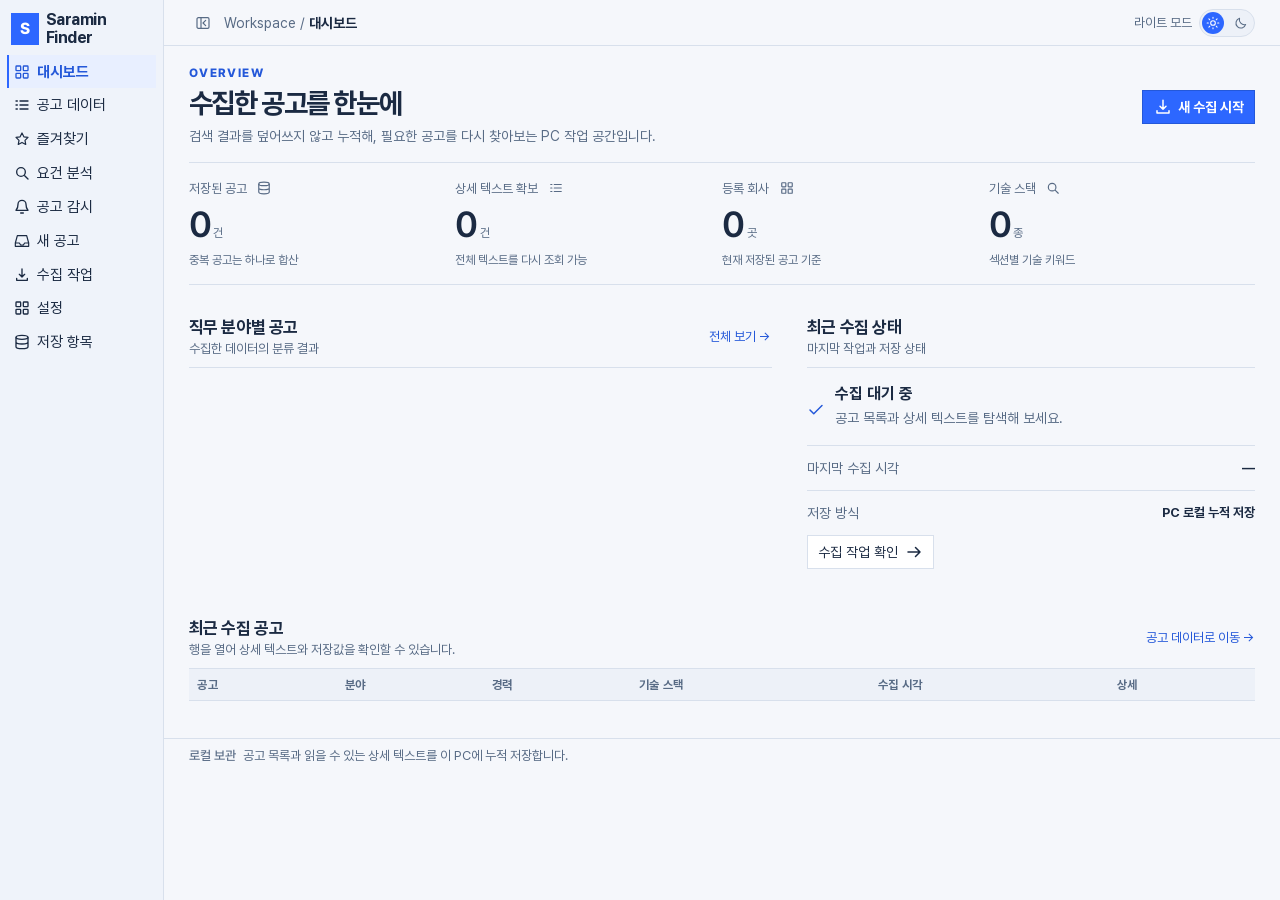
==== commit 82226b59: "feat(desktop): 공고 즐겨찾기·CSV 저장과 워크벤치 UI 추가" ====
--- a/desktop/src/saramin_finder/ui/index.html
+++ b/desktop/src/saramin_finder/ui/index.html
@@ -4,128 +4,1521 @@
   <meta charset="utf-8">
   <meta name="viewport" content="width=device-width, initial-scale=1">
   <title>Saramin Finder — PC 공고 관리</title>
-  <style>
-    :root{--font-scale:1;--ink:#172235;--muted:#68778d;--line:#e4e9f0;--canvas:#f4f6fa;--card:#fff;--nav:#18253b;--nav2:#253650;--blue:#3e65d6;--blue-weak:#edf2ff;--teal:#168d82;--teal-weak:#e9f7f4;--amber:#ae6b15;--amber-weak:#fff4e2;--red:#b54c51;--red-weak:#fff0f0;--shadow:0 12px 34px rgba(22,39,72,.055);font-family:Pretendard,Segoe UI,Apple SD Gothic Neo,Malgun Gothic,sans-serif;color:var(--ink)}
-    *{box-sizing:border-box}body{margin:0;background:var(--canvas)}button,input,select{font:inherit}button{cursor:pointer}button:disabled{cursor:not-allowed;opacity:.5}button:focus-visible,input:focus-visible,select:focus-visible,a:focus-visible{outline:3px solid #8aa9ff;outline-offset:2px}a{color:inherit}.app{display:flex;min-height:100vh}.sidebar{width:calc(232px * var(--font-scale));flex:none;background:var(--nav);color:#dbe5f5;display:flex;flex-direction:column;padding:25px 14px 18px;position:sticky;top:0;height:100vh}.brand{display:flex;gap:11px;align-items:center;padding:2px 10px 30px}.brand-mark{height:37px;width:37px;border-radius:11px;background:linear-gradient(135deg,#75c9dc,#6e80e4);display:grid;place-items:center;color:#102645;font-weight:900;letter-spacing:-.08em;box-shadow:0 5px 14px #11233d}.brand strong{display:block;font-size:calc(15px * var(--font-scale));letter-spacing:-.025em;color:white}.brand small{display:block;color:#8e9fb9;font-size:calc(11px * var(--font-scale));margin-top:3px}.nav-label{font-size:calc(10px * var(--font-scale));letter-spacing:.14em;text-transform:uppercase;color:#7285a2;padding:0 14px;margin:8px 0 9px;font-weight:800}.nav{display:grid;gap:5px}.nav-btn{width:100%;border:0;background:transparent;color:#a9bad0;text-align:left;padding:11px 13px;border-radius:10px;display:flex;align-items:center;gap:12px;font-weight:600;font-size:calc(13px * var(--font-scale))}.nav-btn:hover{background:#22334c;color:white}.nav-btn.active{background:#354b72;color:#fff;box-shadow:inset 3px 0 #8fb7ff}.nav-icon{width:18px;height:18px;flex:none}.sidebar-bottom{margin-top:auto;padding:18px 10px 5px;border-top:1px solid #324158}.sidebar-bottom strong{font-size:calc(12px * var(--font-scale));color:#e5eefa}.sidebar-bottom p{font-size:calc(11px * var(--font-scale));line-height:1.55;color:#98a9c0;margin:7px 0 0}.main{min-width:0;flex:1}.topbar{height:69px;background:#fff;border-bottom:1px solid var(--line);display:flex;align-items:center;justify-content:space-between;padding:0 clamp(22px,3.1vw,44px);gap:15px}.crumb{color:var(--muted);font-size:calc(12px * var(--font-scale))}.crumb strong{color:var(--ink);font-weight:700}.top-actions{display:flex;align-items:center;gap:12px}.demo-pill{font-size:calc(11px * var(--font-scale));color:#826318;background:#fff3d8;padding:7px 10px;border-radius:99px;font-weight:800;white-space:nowrap}.local-dot{display:flex;align-items:center;gap:7px;color:#5f7187;font-size:calc(11px * var(--font-scale))}.local-dot:before{content:"";width:7px;height:7px;background:#35ad92;border-radius:50%;box-shadow:0 0 0 4px #e9f8f2}.content{max-width:1540px;margin:auto;padding:30px clamp(22px,3.1vw,44px) 48px}.view[hidden]{display:none}.page-head{display:flex;justify-content:space-between;align-items:flex-start;gap:22px;margin-bottom:23px}.eyebrow{font-size:calc(11px * var(--font-scale));font-weight:800;color:var(--blue);letter-spacing:.1em;margin:0 0 8px;text-transform:uppercase}h1{font-size:calc(27px * var(--font-scale));letter-spacing:-.045em;margin:0 0 8px;line-height:1.23}h2{font-size:calc(16px * var(--font-scale));letter-spacing:-.03em;margin:0}h3{font-size:calc(13px * var(--font-scale));margin:0;color:#2c3d55}.lead{font-size:calc(13px * var(--font-scale));line-height:1.6;color:var(--muted);margin:0}.btn{border:1px solid var(--line);background:#fff;color:#34455e;border-radius:9px;padding:9px 14px;font-weight:700;font-size:calc(12px * var(--font-scale));display:inline-flex;align-items:center;justify-content:center;gap:8px;min-height:38px;white-space:nowrap}.btn:hover:not(:disabled){background:#f6f8fc;border-color:#c8d3e3}.btn.primary{background:var(--blue);border-color:var(--blue);color:white;box-shadow:0 6px 14px rgba(62,101,214,.18)}.btn.primary:hover:not(:disabled){background:#3157c6}.btn.ghost{border-color:transparent;background:transparent}.btn.small{padding:6px 10px;min-height:30px;font-size:calc(11px * var(--font-scale))}.btn svg{width:15px;height:15px}.notice{background:#edf4fb;color:#4c6685;border:1px solid #d7e5f4;padding:10px 14px;border-radius:9px;font-size:calc(12px * var(--font-scale));line-height:1.5;margin-bottom:21px;display:flex;align-items:center;gap:10px}.notice strong{color:#33577d}.card{background:var(--card);border:1px solid var(--line);border-radius:13px;box-shadow:var(--shadow);min-width:0}.card-head{padding:18px 20px;display:flex;align-items:flex-start;justify-content:space-between;gap:12px;border-bottom:1px solid #edf0f5}.card-head p{margin:5px 0 0;color:var(--muted);font-size:calc(11px * var(--font-scale))}.subtle-link{border:0;background:none;color:var(--blue);font-weight:750;font-size:calc(11px * var(--font-scale));padding:3px}.subtle-link:hover{text-decoration:underline}.stat-grid{display:grid;grid-template-columns:repeat(4,minmax(0,1fr));gap:14px;margin-bottom:18px}.stat{padding:18px 20px;min-height:118px}.stat-label{font-size:calc(11px * var(--font-scale));font-weight:700;color:var(--muted);display:flex;justify-content:space-between;align-items:center}.stat-label svg{width:17px;height:17px;color:#8395ac}.stat-value{display:flex;align-items:baseline;gap:5px;margin-top:12px}.stat-value strong{font-size:calc(28px * var(--font-scale));line-height:1;letter-spacing:-.05em}.stat-value span{font-size:calc(12px * var(--font-scale));color:var(--muted)}.stat-foot{font-size:calc(10px * var(--font-scale));color:var(--muted);margin-top:10px}.two-col{display:grid;grid-template-columns:minmax(0,1.35fr) minmax(270px,.65fr);gap:18px;margin-bottom:18px}.bar-list{padding:18px 20px 22px;display:grid;gap:16px}.bar-row{display:grid;grid-template-columns:110px 1fr 34px;align-items:center;gap:10px;font-size:calc(11px * var(--font-scale));font-weight:650}.bar-track{height:8px;border-radius:99px;background:#e9eef5;overflow:hidden}.bar-fill{height:100%;background:linear-gradient(90deg,#4b70de,#80a3f2);border-radius:99px}.bar-count{text-align:right;color:var(--muted)}.signal{padding:18px 20px;display:grid;gap:14px}.signal-top{display:flex;align-items:center;gap:12px}.signal-icon{width:40px;height:40px;border-radius:12px;background:var(--teal-weak);color:var(--teal);display:grid;place-items:center}.signal-icon svg{width:20px;height:20px}.signal strong{font-size:calc(13px * var(--font-scale))}.signal p{color:var(--muted);font-size:calc(11px * var(--font-scale));line-height:1.6;margin:3px 0 0}.signal-line{padding-top:12px;border-top:1px solid var(--line);font-size:calc(11px * var(--font-scale));display:flex;justify-content:space-between}.signal-line span{color:var(--muted)}.signal-line b{font-weight:750}.table-wrap{overflow:auto}.data-table{width:100%;border-collapse:collapse;text-align:left;min-width:750px}.data-table th{font-size:calc(10px * var(--font-scale));color:#718197;background:#f8fafd;padding:11px 17px;font-weight:800;white-space:nowrap;border-bottom:1px solid var(--line)}.data-table td{font-size:calc(11px * var(--font-scale));padding:13px 17px;border-bottom:1px solid #edf0f4;vertical-align:middle;color:#34455b}.data-table tr:last-child td{border-bottom:0}.data-table tbody tr:hover{background:#f8faff}.job-name{font-weight:800;color:#1e2d44;display:block;font-size:calc(12px * var(--font-scale));line-height:1.35}.company-name{font-size:calc(10px * var(--font-scale));color:#8a98a9;display:block;margin-top:3px}.tag{font-size:calc(10px * var(--font-scale));font-weight:700;background:#f0f3f8;color:#5c6d82;padding:4px 7px;border-radius:5px;display:inline-block;white-space:nowrap}.tag.tech{background:#eaf0ff;color:#476bc2;margin:1px 3px 1px 0}.tag.good{background:var(--teal-weak);color:var(--teal)}.tag.warn{background:var(--amber-weak);color:var(--amber)}.tag.bad{background:var(--red-weak);color:var(--red)}.table-action{border:0;background:none;color:var(--blue);font-size:calc(11px * var(--font-scale));font-weight:750;padding:4px}.table-action:hover{text-decoration:underline}.table-footer{border-top:1px solid var(--line);padding:12px 18px;color:var(--muted);font-size:calc(11px * var(--font-scale));display:flex;justify-content:space-between;gap:12px}.filter-card{padding:16px;margin-bottom:16px}.filter-top{display:flex;align-items:center;justify-content:space-between;gap:12px;margin-bottom:12px}.filter-top strong{font-size:calc(12px * var(--font-scale))}.filter-grid{display:grid;grid-template-columns:2.2fr repeat(4,minmax(110px,1fr));gap:9px}.field{display:grid;gap:6px;min-width:0}.field label{font-size:calc(10px * var(--font-scale));font-weight:800;color:#66788f}.field input,.field select{width:100%;height:37px;border:1px solid #dce3ed;border-radius:8px;background:white;color:#334359;padding:0 10px;font-size:calc(11px * var(--font-scale));outline:none}.field input:focus,.field select:focus{border-color:#82a0ed;box-shadow:0 0 0 3px #e9efff}.explore-grid{display:grid;grid-template-columns:minmax(0,1fr) 240px;gap:16px}.group-body{padding:14px}.group-item{display:flex;justify-content:space-between;align-items:center;width:100%;padding:10px 9px;border:0;border-radius:8px;background:white;text-align:left;color:#43536a;font-size:calc(11px * var(--font-scale))}.group-item:hover,.group-item.selected{background:#eff3ff;color:#315acb}.group-item b{font-size:calc(10px * var(--font-scale));background:#edf0f5;border-radius:99px;padding:3px 6px}.group-item.selected b{background:#dfe8ff}.group-select{width:100%;height:34px;border:1px solid var(--line);border-radius:7px;background:white;color:#34455d;font-size:calc(11px * var(--font-scale));padding:0 9px}.empty{padding:50px 20px;text-align:center;color:var(--muted);font-size:calc(12px * var(--font-scale));line-height:1.6}.empty strong{display:block;color:#34445b;margin-bottom:6px;font-size:calc(14px * var(--font-scale))}.crawl-layout{display:grid;grid-template-columns:minmax(0,.85fr) minmax(320px,1.15fr);gap:18px}.form-body{padding:20px}.form-body .field{margin-bottom:15px}.form-body .field input,.form-body .field select{height:42px;font-size:calc(12px * var(--font-scale))}.fixed-filters{display:flex;gap:7px;flex-wrap:wrap;margin:7px 0 20px}.fixed-filters .tag{padding:7px 9px;background:#eff3f8}.form-note{font-size:calc(11px * var(--font-scale));color:var(--muted);line-height:1.65;margin:15px 0 0}.crawl-card-body{padding:20px}.crawl-state{display:flex;align-items:center;gap:12px;padding:14px;border:1px solid #dce8f3;background:#f7fbff;border-radius:10px}.crawl-state-icon{height:38px;width:38px;display:grid;place-items:center;background:white;color:var(--blue);border-radius:9px}.crawl-state-icon svg{width:20px;height:20px}.crawl-state strong{font-size:calc(12px * var(--font-scale))}.crawl-state p{font-size:calc(11px * var(--font-scale));color:var(--muted);margin:4px 0 0}.progress{height:9px;border-radius:99px;background:#e7edf5;margin:17px 0 12px;overflow:hidden}.progress div{height:100%;width:0;background:linear-gradient(90deg,#5a78de,#40b9af);border-radius:99px;transition:width .35s ease}.progress-info{display:flex;justify-content:space-between;font-size:calc(11px * var(--font-scale));color:var(--muted)}.log{height:206px;overflow:auto;background:#18253b;color:#d1deef;border-radius:9px;margin-top:17px;padding:14px;font:calc(11px * var(--font-scale))/1.8 Consolas,monospace}.log div{white-space:pre-wrap}.log time{color:#7f9ab7;margin-right:9px}.log .ok{color:#79d8b8}.log .warn{color:#efcc86}.fields-grid{display:grid;grid-template-columns:repeat(3,minmax(0,1fr));gap:14px}.field-card{padding:18px}.field-card .badge{font-size:calc(10px * var(--font-scale));font-weight:800;letter-spacing:.03em;color:var(--blue);background:var(--blue-weak);padding:5px 7px;border-radius:5px}.field-card h3{margin-top:14px;font-size:calc(14px * var(--font-scale))}.field-card p{font-size:calc(11px * var(--font-scale));color:var(--muted);line-height:1.6;min-height:34px;margin:7px 0 10px}.field-key{font:calc(10px * var(--font-scale)) Consolas,monospace;color:#657a98;background:#f5f7fb;padding:6px 7px;border-radius:5px;display:inline-block}.field-card.dim .badge{background:#edf7f4;color:var(--teal)}dialog{border:0;padding:0;max-width:min(880px,calc(100vw - 32px));width:880px;max-height:calc(100vh - 38px);border-radius:16px;box-shadow:0 25px 85px rgba(15,28,54,.34);color:var(--ink)}dialog::backdrop{background:rgba(15,29,53,.55)}.dialog-head{display:flex;justify-content:space-between;align-items:flex-start;gap:20px;padding:23px 28px;border-bottom:1px solid var(--line)}.dialog-head .eyebrow{margin-bottom:6px}.dialog-head h2{font-size:calc(20px * var(--font-scale))}.dialog-head p{font-size:calc(11px * var(--font-scale));color:var(--muted);margin:7px 0 0}.icon-btn{height:30px;width:30px;display:grid;place-items:center;border:1px solid var(--line);border-radius:8px;background:white;color:#697c95;font-size:calc(20px * var(--font-scale))}.dialog-content{padding:20px 28px 27px;overflow:auto;max-height:calc(100vh - 165px)}.detail-meta{display:grid;grid-template-columns:repeat(3,1fr);gap:9px;margin-bottom:20px}.meta-cell{padding:10px 12px;background:#f5f7fa;border-radius:8px}.meta-cell span{font-size:calc(10px * var(--font-scale));color:var(--muted);display:block;margin-bottom:5px}.meta-cell strong{font-size:calc(11px * var(--font-scale));color:#34445c}.detail-section{border-top:1px solid var(--line);padding-top:17px;margin-top:17px}.detail-section h3{font-size:calc(12px * var(--font-scale));margin-bottom:9px}.detail-section p{color:#43536a;font-size:calc(12px * var(--font-scale));line-height:1.8;white-space:pre-line;margin:0}.text-panel{background:#f8fafd;border:1px solid #e7ecf3;border-radius:9px;padding:15px;max-height:230px;overflow:auto}.toast{position:fixed;bottom:24px;right:24px;background:#182b48;color:white;padding:12px 16px;font-size:calc(12px * var(--font-scale));border-radius:9px;box-shadow:0 12px 25px #15243d30;z-index:20;opacity:0;transform:translateY(12px);pointer-events:none;transition:.2s}.toast.show{opacity:1;transform:none}.mobile-nav{display:none}
-    @media(max-width:1120px){.stat-grid{grid-template-columns:repeat(2,1fr)}.filter-grid{grid-template-columns:repeat(3,1fr)}.filter-grid .field:first-child{grid-column:span 3}.fields-grid{grid-template-columns:repeat(2,1fr)}}
-    @media(max-width:850px){.sidebar{width:68px;padding-inline:8px}.brand{padding:2px 7px 28px}.brand div:last-child,.nav-label,.nav-btn span,.sidebar-bottom{display:none}.nav-btn{justify-content:center;padding:12px}.two-col,.crawl-layout,.explore-grid{grid-template-columns:1fr}.group-card{order:-1}.group-body{display:flex;overflow:auto;gap:3px}.group-item{width:auto;white-space:nowrap;gap:8px}.group-select{max-width:250px}.topbar{padding-inline:20px}.content{padding-inline:20px}}
-    @media(max-width:620px){.sidebar{display:none}.mobile-nav{display:flex;position:sticky;bottom:0;z-index:5;background:var(--nav);padding:7px 4px env(safe-area-inset-bottom);justify-content:space-around}.mobile-nav button{background:none;border:0;color:#9ab0c8;font-size:calc(10px * var(--font-scale));padding:7px 4px}.mobile-nav button.active{color:#fff}.mobile-nav svg{display:block;height:19px;width:19px;margin:0 auto 3px}.topbar{height:57px}.local-dot{display:none}.page-head{display:block}.page-head .btn{margin-top:16px}.stat-grid{gap:9px}.stat{padding:15px;min-height:106px}.stat-value strong{font-size:calc(23px * var(--font-scale))}.filter-grid{grid-template-columns:1fr 1fr}.filter-grid .field:first-child{grid-column:span 2}.fields-grid{grid-template-columns:1fr}.detail-meta{grid-template-columns:1fr 1fr}.dialog-head,.dialog-content{padding-inline:18px}}
-    @media(prefers-reduced-motion:reduce){*{scroll-behavior:auto!important;transition:none!important;animation:none!important}}
-  
-    .analysis-layout{display:grid;grid-template-columns:minmax(0,1fr) 280px;gap:18px}
-    .analysis-row{padding:16px 18px;border-bottom:1px solid var(--line)}
-    .analysis-row:last-child{border:0}
-    .analysis-row strong{display:block;font-size:calc(13px * var(--font-scale));color:#263b56}
-    .analysis-row small{display:block;color:var(--muted);margin:5px 0}
-    .analysis-row p{white-space:pre-wrap;line-height:1.6;font-size:calc(12px * var(--font-scale));margin:10px 0;color:#43536b}
-    .analysis-actions{display:flex;flex-wrap:wrap;align-items:center;gap:4px 12px}
-    .analysis-stat{padding:12px 16px;border:0;border-bottom:1px solid var(--line);display:flex;justify-content:space-between;width:100%;background:#fff;cursor:pointer;text-align:left}
-    .analysis-stat:hover{background:#f5f8fe}
-    .alert-actions{display:flex;flex-wrap:wrap;justify-content:flex-end;align-items:center;gap:4px 8px}
-    .profile-regions{display:grid;grid-template-columns:repeat(2,minmax(0,1fr));gap:5px;max-height:165px;overflow:auto;border:1px solid var(--line);border-radius:8px;padding:8px;margin:7px 0 16px}
-    .profile-check{display:flex;align-items:center;gap:7px;font-size:calc(11px * var(--font-scale));color:#43536a;cursor:pointer;padding:4px}
-    .profile-check input{width:auto!important;height:auto!important;margin:0;accent-color:var(--blue)}
-    .profile-check:has(input:disabled){opacity:.5}
-    .profile-summary{font-size:calc(12px * var(--font-scale));color:#4c6685;margin-bottom:18px}
-    .crawl-criteria{border-top:1px solid var(--line);padding-top:14px;margin-top:14px}
-    .crawl-criteria .profile-regions{max-height:125px}
-    .data-table{min-width:920px}
-    .run-events-button,.run-event-link{display:block;background:none;border:0;color:#9dc7ff;text-align:left;padding:3px 0;font:inherit}
-    .run-events-button{text-decoration:underline;margin:4px 0;cursor:pointer}
-    .run-event-link{padding-left:12px;cursor:pointer}
-    .run-event-link:hover{text-decoration:underline}
-    .run-event-group{padding:4px 0;border-top:1px solid #31425d}
-    .run-event-group strong{color:#dbe7f8}
-    .multi-filter{position:relative;min-width:0}
-    .multi-filter summary{list-style:none;min-height:37px;border:1px solid #dce3ed;border-radius:8px;background:#fff;padding:9px 10px;color:#334359;font-size:calc(11px * var(--font-scale));cursor:pointer;overflow:hidden;text-overflow:ellipsis;white-space:nowrap}
-    .multi-filter summary::-webkit-details-marker{display:none}
-    .multi-filter summary:focus-visible{outline:3px solid #8aa9ff}
-    .multi-filter[open] summary{border-color:#82a0ed}
-    .multi-options{position:absolute;z-index:12;top:39px;left:0;min-width:100%;width:max(230px,100%);max-width:min(340px,85vw);background:#fff;border:1px solid #dce3ed;border-radius:9px;box-shadow:0 14px 30px #17253f26;padding:7px}
-    .multi-options-list{max-height:230px;overflow:auto}
-    .multi-option{display:flex;align-items:center;gap:8px;padding:6px 5px;font-size:calc(11px * var(--font-scale));cursor:pointer;white-space:normal}
-    .multi-option input{width:auto;height:auto;margin:0;accent-color:var(--blue)}
-    .multi-clear{width:100%;border:0;background:#edf3ff;color:#365dc7;border-radius:6px;padding:7px;font-size:calc(11px * var(--font-scale));text-align:left}
-    .settings-card{max-width:650px;padding:24px}
-    .settings-range{width:100%;accent-color:var(--blue);margin:18px 0}
-    .settings-value{font-size:calc(20px * var(--font-scale));font-weight:700}
-    .settings-note{color:var(--muted);line-height:1.6}
-    [hidden]{display:none!important}
-    @media(max-width:1350px){.explore-grid{grid-template-columns:minmax(0,1fr)}}
-    @media(max-width:900px){.analysis-layout{grid-template-columns:1fr}}
-  
+
+
+<style>
+/* Selected concept: data workbench. All colors use light/dark role tokens. */
+:root {
+    --font-scale:1;
+    --bg:#f5f7fb;
+    --surface:#fff;
+    --soft:#edf1f8;
+    --ink:#1b2a42;
+    --muted:#586b85;
+    --line:#d8e0ec;
+    --accent:#2D67FF;
+    --link:#2458d9;
+    --tint:#e8efff;
+    --warn:#855900;
+    --danger:#a42f3a;
+    --nav:#eff3fa;
+    --blue:var(--accent);
+    color-scheme:light;
+    font-family:Pretendard,"Segoe UI","Malgun Gothic",sans-serif;
+    font-size:calc(16px * var(--font-scale))
+}
+
+body[data-theme=dark] {
+    --bg:#101823;
+    --surface:#172130;
+    --soft:#202f43;
+    --ink:#e7edf7;
+    --muted:#a6b6ce;
+    --line:#344760;
+    --accent:#2D67FF;
+    --link:#a4c0ff;
+    --tint:#243b63;
+    --warn:#f6cb6f;
+    --danger:#ff9c9d;
+    --nav:#141d2b;
+    color-scheme:dark
+}
+
+
+* {
+    box-sizing:border-box
+}
+body {
+    margin:0;
+    background:var(--bg);
+    color:var(--ink)
+}
+button,input,select {
+    font:inherit
+}
+button {
+    cursor:pointer
+}
+button:disabled {
+    opacity:.45;
+    cursor:default
+}
+button:focus-visible,a:focus-visible,input:focus-visible,select:focus-visible,summary:focus-visible {
+    outline:2px solid var(--accent);
+    outline-offset:3px
+}
+button {
+    color:inherit
+}
+button svg {
+    pointer-events:none
+}
+svg {
+    width:18px;
+    height:18px;
+    flex:none
+}
+a {
+    color:var(--link)
+}
+[hidden] {
+    display:none!important
+}
+
+.app {
+    display:flex;
+    min-height:calc(100vh - 92px)
+}
+.sidebar {
+    width:152px;
+    flex:none;
+    background:var(--nav);
+    border-right:1px solid var(--line);
+    position:sticky;
+    top:58px;
+    height:calc(100vh - 58px);
+    padding:12.32px 7.04px;
+    align-self:flex-start;
+    overflow-y:auto
+}
+.brand {
+    display:flex;
+    gap:7.04px;
+    align-items:center;
+    padding:0 21.12px 10.56px 3.52px
+}
+.brand-mark {
+    width:28px;
+    height:32px;
+    background:var(--accent);
+    color:#fff;
+    font-weight:800;
+    display:grid;
+    place-items:center
+}
+.brand strong {
+    display:block;
+    line-height:1.13;
+    font-size:calc(16px * var(--font-scale));
+    letter-spacing:-.03em
+}
+.nav-label {
+    font-size:calc(12px * var(--font-scale));
+    font-weight:750;
+    color:var(--muted);
+    letter-spacing:.09em;
+    padding:3.52px 7.04px 4.4px
+}
+.nav {
+    display:grid;
+    gap:0.88px
+}
+.nav-btn {
+    display:flex;
+    align-items:center;
+    gap:7.04px;
+    background:none;
+    border:0;
+    text-align:left;
+    padding:7.04px;
+    font-size:calc(15px * var(--font-scale));
+    white-space:nowrap
+}
+.nav-btn:hover {
+    background:var(--soft)
+}
+.nav-btn.active {
+    color:var(--link);
+    background:var(--tint);
+    box-shadow:inset 2px 0 var(--accent);
+    font-weight:700
+}
+.nav-icon {
+    width:16px;
+    height:16px
+}
+.sidebar-toggle {
+    position:absolute;
+    top:12px;
+    right:5px;
+    width:26px;
+    height:26px;
+    display:grid;
+    place-items:center;
+    padding:2.64px;
+    background:none;
+    border:0;
+    color:var(--muted)
+}
+.nav-count {
+    margin-left:auto;
+    font-size:calc(13px * var(--font-scale));
+    font-weight:700;
+    color:var(--link)
+}
+.sidebar.collapsed {
+    width:56px;
+    padding-inline:5.28px
+}
+.sidebar.collapsed .brand {
+    padding:26.4px 7.04px 10.56px
+}
+.sidebar.collapsed .brand>div:last-child,.sidebar.collapsed .nav-label,.sidebar.collapsed .nav-btn span,.sidebar.collapsed .nav-count {
+    display:none
+}
+.sidebar.collapsed .nav-btn {
+    justify-content:center;
+    padding:7.92px
+}
+.sidebar.collapsed .sidebar-toggle {
+    right:15px
+}
+.sidebar.collapsed .sidebar-toggle svg {
+    transform:rotate(180deg)
+}
+.main {
+    flex:1;
+    min-width:0
+}
+.topbar {
+    display:flex;
+    align-items:center;
+    justify-content:space-between;
+    height:46px;
+    padding:0 24.64px;
+    border-bottom:1px solid var(--line);
+    font-size:calc(14px * var(--font-scale));
+    background:var(--surface)
+}
+.topbar-start {
+    display:flex;
+    align-items:center;
+    gap:7.04px;
+    min-width:0
+}
+.topbar-start .sidebar-toggle {
+    flex:none
+}
+.crumb {
+    color:var(--muted);
+    white-space:nowrap
+}
+.crumb strong {
+    color:var(--ink)
+}
+.top-actions {
+    display:flex;
+    align-items:center;
+    gap:13.2px;
+    color:var(--muted);
+    font-size:calc(13px * var(--font-scale));
+    flex:none;
+    margin-left:auto
+}
+.top-actions .demo-pill,.top-actions .local-dot,.theme-control {
+    display:inline-flex;
+    align-items:center;
+    white-space:nowrap;
+    line-height:1.2
+}
+.theme-control {
+    gap:7.04px
+}
+.theme-toggle {
+    position:relative;
+    width:56px;
+    height:28px;
+    flex:none;
+    border:1px solid var(--line);
+    border-radius:999px;
+    background:var(--soft);
+    padding:0
+}
+.switch-thumb {
+    position:absolute;
+    top:2px;
+    left:2px;
+    width:22px;
+    height:22px;
+    border-radius:50%;
+    background:var(--accent);
+    transform:translateX(0)
+}
+.theme-toggle[aria-checked="true"] .switch-thumb {
+    transform:translateX(28px)
+}
+.theme-toggle svg {
+    position:absolute;
+    top:50%;
+    transform:translateY(-50%);
+    color:var(--muted)
+}
+.theme-toggle .switch-sun {
+    left:6px;
+    color:#fff
+}
+.theme-toggle .switch-moon {
+    right:6px
+}
+.theme-toggle[aria-checked="true"] .switch-sun {
+    color:var(--muted)
+}
+.theme-toggle[aria-checked="true"] .switch-moon {
+    color:#fff
+}
+.demo-pill {
+    color:var(--link)
+}
+.content {
+    padding:20.24px 24.64px 36.96px;
+    max-width:1680px;
+    margin:auto
+}
+.content>.notice {
+    display:none
+}
+.local-status {
+    padding:8.8px 24.64px;
+    font-size:calc(13px * var(--font-scale));
+    color:var(--muted);
+    border-top:1px solid var(--line)
+}
+.local-status strong {
+    font-weight:500;
+    margin-right:7.04px
+}
+
+h1,h2,h3,p {
+    margin-top:0
+}
+h1 {
+    font-size:calc(28px * var(--font-scale));
+    font-weight:650;
+    letter-spacing:-.05em;
+    margin-bottom:5.28px
+}
+h2 {
+    font-size:calc(17px * var(--font-scale));
+    letter-spacing:-.025em;
+    margin:0
+}
+h3 {
+    font-size:calc(16px * var(--font-scale));
+    margin-bottom:4.4px
+}
+.eyebrow {
+    font-size:calc(12px * var(--font-scale));
+    letter-spacing:.12em;
+    text-transform:uppercase;
+    color:var(--link);
+    font-weight:750;
+    margin-bottom:5.28px
+}
+.lead {
+    font-size:calc(14px * var(--font-scale));
+    line-height:1.65;
+    color:var(--muted);
+    margin:0
+}
+.page-head {
+    display:flex;
+    align-items:center;
+    justify-content:space-between;
+    gap:17.6px;
+    margin-bottom:19.36px
+}
+.page-actions,.analysis-actions {
+    display:flex;
+    gap:7.04px
+}
+.btn {
+    border:1px solid var(--line);
+    background:var(--surface);
+    padding:7.04px 10.56px;
+    font-size:calc(14px * var(--font-scale));
+    display:inline-flex;
+    align-items:center;
+    justify-content:center;
+    gap:6.16px;
+    white-space:nowrap;
+    min-height:32px
+}
+.btn:hover {
+    background:var(--soft)
+}
+.btn.primary {
+    background:var(--accent);
+    color:#fff;
+    border-color:var(--link);
+    font-weight:700
+}
+.btn.small {
+    padding:4.4px 7.04px;
+    min-height:26px;
+    font-size:calc(13px * var(--font-scale))
+}
+.btn.ghost {
+    background:none;
+    border-color:transparent
+}
+.btn.danger {
+    color:var(--danger)
+}
+.subtle-link,.table-action {
+    border:0;
+    background:none;
+    color:var(--link);
+    font-size:calc(13px * var(--font-scale));
+    padding:3.52px 0.88px;
+    white-space:nowrap
+}
+.subtle-link:hover,.table-action:hover {
+    text-decoration:underline
+}
+
+.card {
+    min-width:0
+}
+.card-head {
+    display:flex;
+    justify-content:space-between;
+    align-items:center;
+    gap:12.32px;
+    padding:10.56px 0;
+    border-bottom:1px solid var(--line)
+}
+.card-head p {
+    font-size:calc(13px * var(--font-scale));
+    color:var(--muted);
+    margin:4.4px 0 0
+}
+.filter-card {
+    padding:10.56px 0 14.08px;
+    border-top:1px solid var(--line);
+    border-bottom:1px solid var(--line);
+    margin-bottom:10.56px
+}
+.filter-top {
+    display:flex;
+    justify-content:space-between;
+    margin-bottom:7.92px;
+    font-size:calc(13px * var(--font-scale))
+}
+.filter-grid {
+    display:grid;
+    grid-template-columns:2fr repeat(4,minmax(90px,1fr));
+    gap:7.04px
+}
+.field {
+    display:grid;
+    gap:4.4px;
+    min-width:0
+}
+.field>label {
+    font-size:calc(13px * var(--font-scale));
+    color:var(--muted);
+    font-weight:600
+}
+.field input::placeholder {
+    color:var(--muted);
+    opacity:1
+}
+.field input,.field select,.group-select,.multi-filter summary {
+    width:100%;
+    min-height:32px;
+    padding:5.28px 7.04px;
+    background:var(--surface);
+    border:1px solid var(--line);
+    color:var(--ink);
+    font-size:calc(14px * var(--font-scale))
+}
+.multi-filter {
+    position:relative
+}
+.multi-filter summary {
+    list-style:none;
+    cursor:pointer;
+    white-space:nowrap
+}
+.multi-options {
+    position:absolute;
+    z-index:10;
+    top:36px;
+    left:0;
+    min-width:210px;
+    max-width:300px;
+    background:var(--surface);
+    border:1px solid var(--line);
+    padding:7.04px;
+    box-shadow:0 8px 18px #0002
+}
+.multi-options-list {
+    max-height:240px;
+    overflow:auto
+}
+.multi-option {
+    display:flex;
+    align-items:center;
+    gap:6.16px;
+    padding:5.28px;
+    font-size:calc(14px * var(--font-scale))
+}
+.multi-option input {
+    width:auto;
+    min-height:0
+}
+.multi-clear {
+    background:var(--soft);
+    border:0;
+    width:100%;
+    text-align:left;
+    padding:6.16px;
+    color:var(--link);
+    font-size:calc(13px * var(--font-scale))
+}
+
+.explore-grid {
+    display:block;
+    position:relative
+}
+.group-card {
+    display:none;
+    position:absolute;
+    right:0;
+    top:50px;
+    width:220px;
+    z-index:9;
+    background:var(--surface);
+    border:1px solid var(--line);
+    padding:0 10.56px
+}
+.groups-open .group-card {
+    display:block
+}
+.group-body {
+    padding:10.56px 0
+}
+.group-item {
+    width:100%;
+    display:flex;
+    align-items:center;
+    justify-content:space-between;
+    border:0;
+    background:none;
+    font-size:calc(14px * var(--font-scale));
+    padding:7.04px 3.52px;
+    text-align:left
+}
+.group-item:hover,.group-item.selected {
+    background:var(--tint);
+    color:var(--link)
+}
+.group-item b {
+    font-variant-numeric:tabular-nums
+}
+.table-wrap {
+    overflow:auto;
+    background:var(--surface)
+}
+.data-table {
+    width:100%;
+    min-width:1000px;
+    border-collapse:collapse;
+    text-align:left
+}
+.data-table th {
+    padding:8.8px 8.8px;
+    background:var(--soft);
+    color:var(--muted);
+    font-size:calc(12px * var(--font-scale));
+    letter-spacing:.02em;
+    white-space:nowrap;
+    font-weight:650;
+    border-bottom:1px solid var(--line)
+}
+.data-table td {
+    padding:12.32px 8.8px;
+    font-size:calc(13px * var(--font-scale));
+    border-bottom:1px solid var(--line);
+    vertical-align:middle
+}
+.data-table tbody tr:hover {
+    background:var(--tint)
+}
+#view-explore .table-wrap,
+#view-explore .data-table,
+#view-explore .data-table :is(thead,tbody,tr,th,td),
+#view-explore .data-table tbody tr:hover {
+    background:transparent
+}
+.data-table .favorite-cell {
+    padding-inline:5.28px;
+    width:34px;
+    text-align:center
+}
+.data-table .posting-number {
+    width:36px;
+    text-align:center;
+    font-variant-numeric:tabular-nums;
+    white-space:nowrap
+}
+.job-name {
+    display:block;
+    font-size:calc(15px * var(--font-scale));
+    font-weight:650;
+    line-height:1.45;
+    min-width:160px;
+    max-width:300px
+}
+.company-name {
+    display:block;
+    font-size:calc(12px * var(--font-scale));
+    color:var(--muted);
+    margin-top:3.52px
+}
+.date-cell,.collection-cell {
+    white-space:nowrap
+}
+.collection-date,.collection-time {
+    display:block
+}
+.collection-time {
+    margin-top:2.64px
+}
+.collection-cell small {
+    font-size:calc(12px * var(--font-scale));
+    display:block;
+    color:var(--muted);
+    margin-top:4.4px
+}
+.favorite-button {
+    display:inline-grid;
+    place-items:center;
+    width:27px;
+    height:27px;
+    padding:3.52px;
+    background:none;
+    border:0;
+    color:var(--muted);
+    flex:none
+}
+.favorite-button svg {
+    width:18px;
+    height:18px;
+    fill:none
+}
+.favorite-button[aria-pressed=true] {
+    color:var(--warn)
+}
+.favorite-button[aria-pressed=true] svg {
+    fill:var(--warn)
+}
+.favorite-button:hover {
+    background:var(--soft)
+}
+.table-footer {
+    display:flex;
+    align-items:center;
+    justify-content:space-between;
+    gap:8.8px;
+    padding:10.56px 0;
+    font-size:calc(13px * var(--font-scale));
+    color:var(--muted)
+}
+.tag {
+    display:inline-block;
+    font-size:calc(12px * var(--font-scale));
+    padding:2.64px 4.4px;
+    background:var(--soft);
+    color:var(--muted);
+    margin:0.88px 2.64px 0.88px 0;
+    white-space:nowrap
+}
+.tag.tech,.tag.good {
+    color:var(--link);
+    background:var(--tint)
+}
+.tag.warn {
+    color:var(--warn)
+}
+.tag.bad {
+    color:var(--danger)
+}
+.empty,.watch-empty {
+    padding:36.96px 8.8px;
+    text-align:center;
+    color:var(--muted);
+    font-size:calc(14px * var(--font-scale));
+    line-height:1.7
+}
+.empty strong,.watch-empty strong {
+    display:block;
+    color:var(--ink);
+    font-size:calc(16px * var(--font-scale))
+}
+
+.stat-grid {
+    display:flex;
+    border-top:1px solid var(--line);
+    border-bottom:1px solid var(--line);
+    padding:17.6px 0;
+    margin-bottom:24.64px
+}
+.stat {
+    flex:1;
+    padding-right:17.6px
+}
+.stat-label {
+    font-size:calc(13px * var(--font-scale));
+    color:var(--muted);
+    display:flex;
+    gap:10.56px;
+    align-items:center
+}
+.stat-label svg {
+    width:14px;
+    height:14px
+}
+.stat-value {
+    display:flex;
+    align-items:baseline;
+    gap:3.52px;
+    margin:7.04px 0
+}
+.stat-value strong {
+    font-size:calc(36px * var(--font-scale));
+    letter-spacing:-.05em;
+    font-weight:550
+}
+.stat-value span,.stat-foot {
+    color:var(--muted);
+    font-size:calc(12px * var(--font-scale))
+}
+.two-col {
+    display:grid;
+    grid-template-columns:1.3fr 1fr;
+    gap:35.2px;
+    margin-bottom:22px
+}
+.bar-list {
+    padding:15.84px 0;
+    display:grid;
+    gap:10.56px
+}
+.bar-row {
+    display:grid;
+    grid-template-columns:120px 1fr 40px;
+    gap:10.56px;
+    align-items:center;
+    font-size:calc(14px * var(--font-scale))
+}
+.bar-track {
+    height:4px;
+    background:var(--soft)
+}
+.bar-fill {
+    height:4px;
+    background:var(--accent)
+}
+.bar-count {
+    text-align:right;
+    color:var(--muted);
+    font-size:calc(13px * var(--font-scale))
+}
+.signal {
+    padding:15.84px 0
+}
+.signal-top {
+    display:flex;
+    gap:10.56px;
+    align-items:center
+}
+.signal-icon {
+    color:var(--link)
+}
+.signal p,.signal-line {
+    font-size:calc(14px * var(--font-scale));
+    line-height:1.65;
+    color:var(--muted);
+    margin:4.4px 0 10.56px
+}
+.signal-line {
+    display:flex;
+    justify-content:space-between;
+    border-top:1px solid var(--line);
+    padding-top:10.56px
+}
+.signal-line b {
+    color:var(--ink);
+    font-size:calc(13px * var(--font-scale))
+}
+
+.analysis-layout {
+    display:grid;
+    grid-template-columns:minmax(0,1fr) 230px;
+    gap:26.4px
+}
+.analysis-row {
+    padding:17.6px 0;
+    border-bottom:1px solid var(--line)
+}
+.analysis-row strong {
+    font-size:calc(16px * var(--font-scale))
+}
+.analysis-row small {
+    display:block;
+    font-size:calc(13px * var(--font-scale));
+    color:var(--muted);
+    margin-top:4.4px
+}
+.analysis-row p {
+    font-size:calc(15px * var(--font-scale));
+    line-height:1.75;
+    margin:10.56px 0;
+    white-space:pre-wrap
+}
+.analysis-stat {
+    display:flex;
+    justify-content:space-between;
+    gap:10.56px;
+    width:100%;
+    padding:9.68px 0;
+    border:0;
+    border-bottom:1px solid var(--line);
+    background:none;
+    text-align:left;
+    font-size:calc(14px * var(--font-scale));
+    color:var(--link)
+}
+
+.watch-layout {
+    display:grid;
+    grid-template-columns:290px minmax(0,1fr);
+    gap:28.16px
+}
+.watch-stack {
+    display:grid;
+    align-content:start;
+    gap:21.12px
+}
+.watch-form,.form-body {
+    padding:14.08px 0
+}
+.watch-form .field,.form-body .field {
+    margin-bottom:10.56px
+}
+.watch-form-actions {
+    display:flex;
+    gap:7.04px
+}
+.watch-help,.watch-error,.form-note,.profile-summary {
+    font-size:calc(13px * var(--font-scale));
+    line-height:1.7;
+    color:var(--muted);
+    margin:8.8px 0
+}
+.watch-error {
+    color:var(--danger)
+}
+.profile-summary {
+    margin-bottom:10.56px
+}
+.criteria-fold {
+    border-bottom:1px solid var(--line)
+}
+.criteria-fold>summary {
+    cursor:pointer;
+    padding:8.8px 0;
+    font-size:calc(14px * var(--font-scale));
+    font-weight:650;
+    color:var(--link)
+}
+.profile-check {
+    display:flex;
+    align-items:center;
+    gap:6.16px;
+    font-size:calc(13px * var(--font-scale));
+    line-height:1.7;
+    color:var(--muted)
+}
+.profile-check input {
+    min-height:0;
+    width:auto
+}
+.profile-regions {
+    display:grid;
+    grid-template-columns:1fr 1fr;
+    gap:4.4px;
+    max-height:145px;
+    overflow:auto;
+    padding:7.04px;
+    background:var(--soft);
+    margin:6.16px 0
+}
+.profile-check:has(input:disabled) {
+    opacity:.45
+}
+.watch-item {
+    padding:14.96px 0;
+    border-bottom:1px solid var(--line)
+}
+.watch-item-top {
+    display:flex;
+    justify-content:space-between;
+    gap:12.32px
+}
+.watch-item-top h3 {
+    font-size:calc(18px * var(--font-scale))
+}
+.watch-item small {
+    font-size:calc(13px * var(--font-scale));
+    color:var(--muted)
+}
+.watch-status {
+    font-size:calc(12px * var(--font-scale));
+    color:var(--link);
+    white-space:nowrap
+}
+.watch-status.paused {
+    color:var(--muted)
+}
+.watch-item-info {
+    display:flex;
+    flex-wrap:wrap;
+    gap:7.04px 17.6px;
+    font-size:calc(12px * var(--font-scale));
+    color:var(--muted);
+    margin:10.56px 0
+}
+.watch-item-info b {
+    font-weight:500;
+    color:var(--ink)
+}
+.watch-item-actions {
+    display:flex;
+    gap:5.28px;
+    flex-wrap:wrap
+}
+.alert-item {
+    display:flex;
+    align-items:flex-start;
+    gap:10.56px;
+    padding:17.6px 0;
+    border-bottom:1px solid var(--line)
+}
+.alert-copy {
+    flex:1;
+    min-width:0
+}
+.alert-copy strong {
+    display:block;
+    font-size:calc(15px * var(--font-scale));
+    line-height:1.5
+}
+.alert-copy p {
+    font-size:calc(13px * var(--font-scale));
+    color:var(--muted);
+    margin:5.28px 0
+}
+.alert-copy time {
+    display:block;
+    font-size:calc(12px * var(--font-scale));
+    line-height:1.65;
+    color:var(--muted)
+}
+.alert-actions {
+    display:flex;
+    flex-direction:column;
+    gap:3.52px;
+    align-items:flex-end
+}
+
+/* Independent postings share a row; retain flat separators and all content. */
+#view-alerts {
+    container:alerts / inline-size
+}
+#alertList {
+    display:grid;
+    grid-template-columns:repeat(3,minmax(0,1fr));
+    gap:17.6px
+}
+#alertList .alert-item {
+    display:grid;
+    grid-template-columns:28px minmax(0,1fr);
+    grid-template-rows:1fr auto;
+    column-gap:7.04px;
+    row-gap:10.56px;
+    padding:14.08px 0
+}
+#alertList .alert-copy {
+    overflow-wrap:anywhere
+}
+#alertList .alert-actions {
+    grid-column:2;
+    flex-direction:row;
+    flex-wrap:wrap;
+    align-items:center;
+    justify-content:flex-start;
+    gap:5.28px 8.8px
+}
+#alertList .watch-empty {
+    grid-column:1 / -1
+}
+@container alerts (max-width:56rem) {
+    #alertList {
+        grid-template-columns:repeat(2,minmax(0,1fr))
+    }
+}
+@container alerts (max-width:34rem) {
+    #alertList {
+        grid-template-columns:minmax(0,1fr)
+    }
+}
+
+.crawl-layout {
+    display:grid;
+    grid-template-columns:minmax(270px,.7fr) minmax(0,1.3fr);
+    gap:35.2px
+}
+.crawl-criteria {
+    border-top:1px solid var(--line);
+    padding-top:13.2px;
+    margin-top:12.32px
+}
+.fixed-filters {
+    display:flex;
+    gap:4.4px;
+    flex-wrap:wrap;
+    margin:8.8px 0
+}
+.crawl-card-body {
+    padding:15.84px 0
+}
+.crawl-state {
+    display:flex;
+    gap:8.8px;
+    align-items:center
+}
+.crawl-state-icon {
+    color:var(--link)
+}
+.crawl-state p {
+    font-size:calc(14px * var(--font-scale));
+    color:var(--muted);
+    margin:4.4px 0
+}
+.progress {
+    height:5px;
+    background:var(--soft);
+    margin:21.12px 0 10.56px
+}
+.progress>div {
+    height:5px;
+    background:var(--accent)
+}
+.progress-info {
+    display:flex;
+    justify-content:space-between;
+    font-size:calc(13px * var(--font-scale));
+    color:var(--muted)
+}
+.log {
+    height:360px;
+    overflow:auto;
+    border-top:1px solid var(--line);
+    padding:12.32px 0;
+    margin-top:17.6px;
+    font-size:calc(13px * var(--font-scale));
+    line-height:1.9;
+    font-variant-numeric:tabular-nums
+}
+.log>div {
+    padding:8.8px 0;
+    border-bottom:1px solid var(--line)
+}
+.log time {
+    color:var(--muted);
+    margin-right:7.04px
+}
+.log .bad {
+    color:var(--danger)
+}
+.run-events-button,.run-event-link {
+    display:block;
+    background:none;
+    border:0;
+    padding:3.52px 0;
+    color:var(--link);
+    text-align:left;
+    font-size:calc(13px * var(--font-scale))
+}
+.run-event-group {
+    border-top:1px solid var(--line);
+    padding:6.16px 0
+}
+.run-event-link {
+    padding-left:8.8px
+}
+
+.fields-grid {
+    display:grid;
+    grid-template-columns:repeat(3,1fr);
+    gap:0 22px
+}
+.field-card {
+    padding:17.6px 0;
+    border-bottom:1px solid var(--line)
+}
+.field-card h3 {
+    font-size:calc(16px * var(--font-scale));
+    margin:8.8px 0 5.28px
+}
+.field-card p {
+    font-size:calc(14px * var(--font-scale));
+    color:var(--muted);
+    line-height:1.6
+}
+.field-key {
+    font-size:calc(13px * var(--font-scale));
+    font-family:Consolas,monospace;
+    overflow-wrap:anywhere;
+    color:var(--link)
+}
+.badge {
+    font-size:calc(12px * var(--font-scale));
+    color:var(--muted);
+    text-transform:uppercase;
+    letter-spacing:.08em
+}
+.settings-card {
+    max-width:640px;
+    padding:21.12px 0;
+    border-top:1px solid var(--line)
+}
+.settings-note {
+    font-size:calc(14px * var(--font-scale));
+    color:var(--muted);
+    line-height:1.7
+}
+.settings-range {
+    width:100%;
+    accent-color:var(--link);
+    margin:17.6px 0
+}
+.settings-value {
+    font-size:calc(29px * var(--font-scale));
+    font-weight:500
+}
+.theme-setting {
+    border-top:1px solid var(--line);
+    margin-top:19.36px;
+    padding-top:17.6px
+}
+.theme-setting button {
+    margin-top:8.8px
+}
+
+dialog {
+    width:min(900px,calc(100vw - 40px));
+    max-height:calc(100vh - 50px);
+    border:1px solid var(--line);
+    padding:0;
+    background:var(--surface);
+    color:var(--ink)
+}
+dialog::backdrop {
+    background:#0008
+}
+.dialog-head {
+    display:flex;
+    justify-content:space-between;
+    gap:21.12px;
+    padding:21.12px 24.64px;
+    border-bottom:1px solid var(--line)
+}
+.dialog-head h2 {
+    font-size:calc(24px * var(--font-scale))
+}
+.dialog-head p {
+    font-size:calc(14px * var(--font-scale));
+    color:var(--muted);
+    margin:6.16px 0 0
+}
+.icon-btn {
+    width:28px;
+    height:28px;
+    background:none;
+    border:0;
+    font-size:calc(25px * var(--font-scale));
+    color:var(--muted)
+}
+.dialog-content {
+    padding:19.36px 24.64px;
+    overflow:auto;
+    max-height:calc(100vh - 170px)
+}
+.detail-meta {
+    display:grid;
+    grid-template-columns:repeat(3,1fr);
+    gap:14.08px 17.6px;
+    padding-bottom:17.6px;
+    border-bottom:1px solid var(--line)
+}
+.meta-cell span {
+    display:block;
+    font-size:calc(13px * var(--font-scale));
+    color:var(--muted);
+    margin-bottom:4.4px
+}
+.meta-cell strong {
+    font-size:calc(14px * var(--font-scale));
+    font-weight:600;
+    line-height:1.6
+}
+.detail-section {
+    padding-top:17.6px
+}
+.detail-section h3 {
+    font-size:calc(15px * var(--font-scale))
+}
+.text-panel {
+    white-space:pre-wrap;
+    font-size:calc(15px * var(--font-scale));
+    line-height:1.9;
+    color:var(--ink)
+}
+.toast {
+    position:fixed;
+    bottom:24px;
+    left:50%;
+    transform:translateX(-50%);
+    z-index:90;
+    max-width:calc(100vw - 40px);
+    padding:10.56px 15.84px;
+    background:var(--ink);
+    color:var(--surface);
+    font-size:calc(15px * var(--font-scale));
+    display:none
+}
+.toast.show {
+    display:block
+}
+.win-alert {
+    display:none;
+    position:fixed;
+    right:24px;
+    bottom:24px;
+    z-index:70;
+    max-width:360px;
+    background:var(--surface);
+    border:1px solid var(--line);
+    border-left:3px solid var(--accent);
+    padding:15.84px 26.4px 14.08px 15.84px
+}
+.win-alert.show {
+    display:block
+}
+.win-alert>button {
+    position:absolute;
+    right:8px;
+    top:5px;
+    border:0;
+    background:none;
+    color:var(--muted);
+    font-size:calc(23px * var(--font-scale))
+}
+.win-alert small {
+    font-size:calc(12px * var(--font-scale));
+    color:var(--link)
+}
+.win-alert strong {
+    display:block;
+    margin:7.04px 0;
+    font-size:calc(16px * var(--font-scale))
+}
+.win-alert p {
+    font-size:calc(14px * var(--font-scale));
+    line-height:1.7;
+    color:var(--muted);
+    margin:0
+}
+.mobile-nav {
+    display:none
+}
+
+/* Navigation remains compact;
+     the toggle occupies the old Workspace label row. */
+.app {
+    min-height:100vh
+}
+
+.sidebar {
+    width:calc(164px * var(--font-scale));
+    height:100vh;
+    top:0;
+    padding:10.56px 7.04px
+}
+
+.brand {
+    padding:0 3.52px 8.448px;
+    gap:7.04px
+}
+
+.sidebar-toggle {
+    position:static;
+    border:0;
+    background:transparent;
+    width:28px;
+    height:28px;
+    margin:0;
+    padding:4.4px;
+    color:var(--muted)
+}
+
+.sidebar-toggle:hover {
+    color:var(--link)
+}
+
+.nav {
+    gap:1.056px
+}
+
+.nav-btn {
+    padding:7.392px 7.04px;
+    gap:7.04px
+}
+
+.sidebar.collapsed {
+    width:68px;
+    padding-inline:7.04px
+}
+
+.sidebar.collapsed .brand {
+    padding:0 5.28px 8.448px
+}
+
+.sidebar.collapsed .sidebar-toggle {
+    position:static
+}
+
+.sidebar.collapsed .nav-btn {
+    padding:7.392px 7.04px
+}
+
+.topbar {
+    background:var(--bg);
+    gap:14.08px;
+    flex-wrap:wrap;
+    height:auto;
+    min-height:46px;
+    padding-block:5.28px
+}
+
+.theme-toggle svg {
+    width:14px;
+    height:14px
+}
+
+.page-head {
+    margin-bottom:14.08px
+}
+
+.page-actions {
+    display:flex;
+    gap:7.04px;
+    flex-wrap:wrap
+}
+
+.group-card {
+    display:block;
+    max-height:65vh;
+    overflow:auto
+}
+
+.group-card[hidden] {
+    display:none
+}
+
+.data-table .table-action {
+    white-space:nowrap
+}
+
+.data-table .posting-number {
+    width:40px;
+    font-variant-numeric:tabular-nums
+}
+
+.bar-fill {
+    background:var(--accent)
+}
+
+.theme-setting {
+    padding:0 0 21.12px;
+    margin:0 0 21.12px;
+    border-top:0;
+    border-bottom:1px solid var(--line)
+}
+
+.theme-setting .field {
+    max-width:280px;
+    margin-top:10.56px
+}
+
+.settings-card {
+    padding-top:17.6px
+}
+
+.settings-value {
+    display:block;
+    margin-top:17.6px
+}
+
+.stat-grid {
+    margin-bottom:21.12px
+}
+
+.notice {
+    color:var(--muted)
+}
+
+.local-status {
+    font-size:calc(13px * var(--font-scale))
+}
+
+@media(max-width:1100px) {
+    .content {
+    padding:17.6px
+}
+.topbar {
+    padding-inline:17.6px
+}
+.filter-grid {
+    grid-template-columns:repeat(3,minmax(0,1fr))
+}
+.filter-grid>.field:first-child {
+    grid-column:span 2
+}
+.analysis-layout {
+    grid-template-columns:minmax(0,1fr) 180px
+}
+.watch-layout {
+    grid-template-columns:260px minmax(0,1fr);
+    gap:21.12px
+}
+.crawl-layout {
+    gap:22.88px
+}
+.top-actions {
+    gap:8.8px
+}
+
+}
+
+@media(max-width:950px) {
+    .two-col {
+    grid-template-columns:1fr;
+    gap:17.6px
+}
+.watch-layout,.crawl-layout {
+    grid-template-columns:minmax(0,1fr)
+}
+.watch-stack {
+    gap:17.6px
+}
+.analysis-layout {
+    grid-template-columns:minmax(0,1fr)
+}
+.analysis-layout>aside {
+    order:-1
+}
+.analysis-layout>aside .analysis-stat {
+    display:inline-flex;
+    width:auto;
+    margin-right:13.2px;
+    gap:8.8px
+}
+.fields-grid {
+    grid-template-columns:repeat(2,minmax(0,1fr))
+}
+
+}
+
+@media(max-width:700px) {
+    .content {
+    padding:14.08px
+}
+.page-head {
+    flex-wrap:wrap
+}
+.filter-grid {
+    grid-template-columns:repeat(2,minmax(0,1fr))
+}
+.top-actions .demo-pill {
+    display:none
+}
+.detail-meta {
+    grid-template-columns:repeat(2,minmax(0,1fr))
+}
+.stat-grid {
+    flex-wrap:wrap;
+    gap:17.6px 0
+}
+.stat {
+    flex-basis:50%
+}
+.table-footer {
+    flex-wrap:wrap
+}
+.alert-actions {
+    max-width:100px
+}
+
+}
+
+@media(prefers-reduced-motion:reduce) {
+    * {
+    scroll-behavior:auto!important;
+    transition:none!important
+}
+
+}
+
+
+
     @font-face{font-family:Pretendard;src:url('../../../font/Pretendard-Regular.ttf');font-weight:400}
     @font-face{font-family:Pretendard;src:url('../../../font/Pretendard-Medium.otf');font-weight:500}
     @font-face{font-family:Pretendard;src:url('../../../font/Pretendard-SemiBold.otf');font-weight:600}
     @font-face{font-family:Pretendard;src:url('../../../font/Pretendard-Bold.ttf');font-weight:700}
     @font-face{font-family:Pretendard;src:url('../../../font/Pretendard-ExtraBold.otf');font-weight:800 900}
   </style>
-  <style>
-    .watch-layout{display:grid;grid-template-columns:minmax(285px,.42fr) minmax(0,1fr);gap:18px;align-items:start}
-    .watch-stack{display:grid;gap:18px}.watch-form{padding:20px}.watch-form .field{margin-bottom:14px}.watch-form .field input{height:41px;font-size:calc(12px * var(--font-scale))}
-    .watch-form-actions{display:flex;gap:8px}.watch-form-actions .primary{flex:1}.watch-help{font-size:calc(11px * var(--font-scale));line-height:1.65;color:var(--muted);margin:15px 0 0}
-    .watch-error{min-height:18px;color:var(--red);font-size:calc(11px * var(--font-scale));margin:8px 0 0}.watch-items{padding:14px;display:grid;gap:11px}
-    .watch-item{border:1px solid #dfe6f0;border-radius:11px;padding:15px;background:#fff}.watch-item.paused{background:#f9fafc}
-    .watch-item-top{display:flex;align-items:flex-start;justify-content:space-between;gap:12px}.watch-item h3{font-size:calc(14px * var(--font-scale));margin:2px 0 5px}.watch-item small{color:var(--muted);font-size:calc(10px * var(--font-scale))}
-    .watch-item p{font-size:calc(11px * var(--font-scale));color:var(--muted);margin:10px 0 0;line-height:1.5}.watch-item-info{display:flex;flex-wrap:wrap;gap:13px;margin-top:13px;font-size:calc(10px * var(--font-scale));color:#526680}
-    .watch-item-info b{color:#263b56}.watch-item-actions{display:flex;flex-wrap:wrap;gap:7px;border-top:1px solid var(--line);padding-top:12px;margin-top:13px}
-    .watch-item-actions .btn{min-height:29px;padding:5px 9px;font-size:calc(10px * var(--font-scale))}.watch-item-actions .danger:hover{color:var(--red);border-color:#e9bfc1;background:#fff7f7}.nav-count[hidden]{display:none}
-    .watch-status{font-size:calc(10px * var(--font-scale));font-weight:800;border-radius:99px;padding:5px 8px;background:var(--teal-weak);color:var(--teal);white-space:nowrap}.watch-status.paused{background:#eef1f5;color:#77869a}.watch-status.running{background:var(--blue-weak);color:var(--blue)}
-    .watch-empty{padding:34px 18px;text-align:center;color:var(--muted);font-size:calc(11px * var(--font-scale));line-height:1.65}.watch-empty strong{display:block;color:#31425b;font-size:calc(13px * var(--font-scale));margin-bottom:4px}
-    .alert-list{padding:7px 15px 13px}.alert-item{display:flex;align-items:flex-start;gap:12px;padding:13px 5px;border-bottom:1px solid var(--line)}.alert-item:last-child{border-bottom:0}
-    .alert-icon{flex:none;width:31px;height:31px;border-radius:8px;display:grid;place-items:center;background:var(--blue-weak);color:var(--blue)}.alert-icon svg{height:16px;width:16px}
-    .alert-copy{flex:1;min-width:0}.alert-copy strong{font-size:calc(11px * var(--font-scale));display:block}.alert-copy p{font-size:calc(10px * var(--font-scale));line-height:1.5;color:var(--muted);margin:3px 0 0}.alert-copy time{font-size:calc(10px * var(--font-scale));color:#9aa7b7;display:block;margin-top:5px}
-    .alert-item .table-action{flex:none;margin-top:2px}.nav-count{margin-left:auto;min-width:19px;height:19px;display:inline-grid;place-items:center;border-radius:99px;background:#dfe8ff;color:#294b98;font-size:calc(10px * var(--font-scale));font-weight:900}
-    .win-alert{position:fixed;right:22px;bottom:22px;z-index:30;width:min(355px,calc(100vw - 30px));background:#fff;border:1px solid #d7e2f1;border-left:4px solid var(--blue);border-radius:11px;box-shadow:0 18px 42px #182b4855;padding:14px 42px 14px 16px;display:none}
-    .win-alert.show{display:block}.win-alert small{font-size:calc(10px * var(--font-scale));color:var(--blue);font-weight:850;letter-spacing:.06em}.win-alert strong{font-size:calc(12px * var(--font-scale));display:block;margin:6px 0 3px}.win-alert p{font-size:calc(11px * var(--font-scale));line-height:1.5;color:var(--muted);margin:0}.win-alert button{position:absolute;right:9px;top:8px;border:0;background:transparent;color:#8797aa;font-size:calc(18px * var(--font-scale))}
-    @media(max-width:1030px){.watch-layout{grid-template-columns:1fr}.watch-stack{grid-template-columns:1fr 1fr;align-items:start}}
-    @media(max-width:700px){.watch-stack{grid-template-columns:1fr}.win-alert{bottom:75px;right:15px}}
-  
-    .analysis-layout{display:grid;grid-template-columns:minmax(0,1fr) 280px;gap:18px}
-    .analysis-row{padding:16px 18px;border-bottom:1px solid var(--line)}
-    .analysis-row:last-child{border:0}
-    .analysis-row strong{display:block;font-size:calc(13px * var(--font-scale));color:#263b56}
-    .analysis-row small{display:block;color:var(--muted);margin:5px 0}
-    .analysis-row p{white-space:pre-wrap;line-height:1.6;font-size:calc(12px * var(--font-scale));margin:10px 0;color:#43536b}
-    .analysis-actions{display:flex;flex-wrap:wrap;align-items:center;gap:4px 12px}
-    .analysis-stat{padding:12px 16px;border:0;border-bottom:1px solid var(--line);display:flex;justify-content:space-between;width:100%;background:#fff;cursor:pointer;text-align:left}
-    .analysis-stat:hover{background:#f5f8fe}
-    .alert-actions{display:flex;flex-wrap:wrap;justify-content:flex-end;align-items:center;gap:4px 8px}
-    .profile-regions{display:grid;grid-template-columns:repeat(2,minmax(0,1fr));gap:5px;max-height:165px;overflow:auto;border:1px solid var(--line);border-radius:8px;padding:8px;margin:7px 0 16px}
-    .profile-check{display:flex;align-items:center;gap:7px;font-size:calc(11px * var(--font-scale));color:#43536a;cursor:pointer;padding:4px}
-    .profile-check input{width:auto!important;height:auto!important;margin:0;accent-color:var(--blue)}
-    .profile-check:has(input:disabled){opacity:.5}
-    .profile-summary{font-size:calc(12px * var(--font-scale));color:#4c6685;margin-bottom:18px}
-    .crawl-criteria{border-top:1px solid var(--line);padding-top:14px;margin-top:14px}
-    .crawl-criteria .profile-regions{max-height:125px}
-    .data-table{min-width:920px}
-    .run-events-button,.run-event-link{display:block;background:none;border:0;color:#9dc7ff;text-align:left;padding:3px 0;font:inherit}
-    .run-events-button{text-decoration:underline;margin:4px 0;cursor:pointer}
-    .run-event-link{padding-left:12px;cursor:pointer}
-    .run-event-link:hover{text-decoration:underline}
-    .run-event-group{padding:4px 0;border-top:1px solid #31425d}
-    .run-event-group strong{color:#dbe7f8}
-    .multi-filter{position:relative;min-width:0}
-    .multi-filter summary{list-style:none;min-height:37px;border:1px solid #dce3ed;border-radius:8px;background:#fff;padding:9px 10px;color:#334359;font-size:calc(11px * var(--font-scale));cursor:pointer;overflow:hidden;text-overflow:ellipsis;white-space:nowrap}
-    .multi-filter summary::-webkit-details-marker{display:none}
-    .multi-filter summary:focus-visible{outline:3px solid #8aa9ff}
-    .multi-filter[open] summary{border-color:#82a0ed}
-    .multi-options{position:absolute;z-index:12;top:39px;left:0;min-width:100%;width:max(230px,100%);max-width:min(340px,85vw);background:#fff;border:1px solid #dce3ed;border-radius:9px;box-shadow:0 14px 30px #17253f26;padding:7px}
-    .multi-options-list{max-height:230px;overflow:auto}
-    .multi-option{display:flex;align-items:center;gap:8px;padding:6px 5px;font-size:calc(11px * var(--font-scale));cursor:pointer;white-space:normal}
-    .multi-option input{width:auto;height:auto;margin:0;accent-color:var(--blue)}
-    .multi-clear{width:100%;border:0;background:#edf3ff;color:#365dc7;border-radius:6px;padding:7px;font-size:calc(11px * var(--font-scale));text-align:left}
-    .settings-card{max-width:650px;padding:24px}
-    .settings-range{width:100%;accent-color:var(--blue);margin:18px 0}
-    .settings-value{font-size:calc(20px * var(--font-scale));font-weight:700}
-    .settings-note{color:var(--muted);line-height:1.6}
-    [hidden]{display:none!important}
-    @media(max-width:1350px){.explore-grid{grid-template-columns:minmax(0,1fr)}}
-    @media(max-width:900px){.analysis-layout{grid-template-columns:1fr}}
-  </style>
 </head>
-<body>
+<body data-theme="light">
   <svg aria-hidden="true" style="position:absolute;width:0;height:0;overflow:hidden" xmlns="http://www.w3.org/2000/svg">
+    <symbol id="i-inbox" viewBox="0 0 24 24"><path d="M5 4h14l3 11v5H2v-5L5 4ZM2 15h6l2 3h4l2-3h6" fill="none" stroke="currentColor" stroke-width="1.8" stroke-linejoin="round"/></symbol>
+    <symbol id="i-star" viewBox="0 0 24 24"><path d="m12 3 2.8 5.7 6.2.9-4.5 4.4 1.1 6.2-5.6-3-5.6 3 1.1-6.2L3 9.6l6.2-.9Z" stroke="currentColor" stroke-width="1.8" stroke-linejoin="round"/></symbol>
+    <symbol id="i-panel" viewBox="0 0 24 24"><rect x="3" y="4" width="18" height="16" rx="2" fill="none" stroke="currentColor" stroke-width="1.8"/><path d="M9 4v16m7-12-4 4 4 4" fill="none" stroke="currentColor" stroke-width="1.8" stroke-linecap="round" stroke-linejoin="round"/></symbol>
+    <symbol id="i-moon" viewBox="0 0 24 24"><path d="M20 14.5A8.5 8.5 0 0 1 9.5 4 8.5 8.5 0 1 0 20 14.5Z" fill="none" stroke="currentColor" stroke-width="1.8" stroke-linejoin="round"/></symbol>
+    <symbol id="i-sun" viewBox="0 0 24 24"><circle cx="12" cy="12" r="4" fill="none" stroke="currentColor" stroke-width="1.8"/><path d="M12 2v2m0 16v2M2 12h2m16 0h2M5 5l1.5 1.5m11 11L19 19M5 19l1.5-1.5m11-11L19 5" stroke="currentColor" stroke-width="1.8" stroke-linecap="round"/></symbol>
     <symbol id="i-grid" viewBox="0 0 24 24"><rect x="3" y="3" width="7" height="7" rx="1" fill="none" stroke="currentColor" stroke-width="2"/><rect x="14" y="3" width="7" height="7" rx="1" fill="none" stroke="currentColor" stroke-width="2"/><rect x="3" y="14" width="7" height="7" rx="1" fill="none" stroke="currentColor" stroke-width="2"/><rect x="14" y="14" width="7" height="7" rx="1" fill="none" stroke="currentColor" stroke-width="2"/></symbol>
     <symbol id="i-list" viewBox="0 0 24 24"><path d="M9 6h12M9 12h12M9 18h12M3 6h2M3 12h2M3 18h2" fill="none" stroke="currentColor" stroke-width="2" stroke-linecap="round"/></symbol>
     <symbol id="i-download" viewBox="0 0 24 24"><path d="M12 3v12m0 0 4-4m-4 4-4-4M4 17v3h16v-3" fill="none" stroke="currentColor" stroke-width="2" stroke-linecap="round" stroke-linejoin="round"/></symbol>
@@ -136,24 +1529,23 @@
     <symbol id="i-bell" viewBox="0 0 24 24"><path d="M18 8a6 6 0 0 0-12 0c0 7-3 8-3 9h18c0-1-3-2-3-9ZM10 21h4" fill="none" stroke="currentColor" stroke-width="2" stroke-linecap="round" stroke-linejoin="round"/></symbol>
   </svg>
   <div class="app">
-    <aside class="sidebar" aria-label="주 메뉴">
-      <div class="brand"><div class="brand-mark">S</div><div><strong>Saramin Finder</strong><small>DESKTOP WORKSPACE</small></div></div>
-      <div class="nav-label">Workspace</div>
+    <aside class="sidebar" id="sidebar" aria-label="주 메뉴">
+      <div class="brand"><div class="brand-mark">S</div><div><strong>Saramin</strong><strong>Finder</strong></div></div>
       <nav class="nav" id="sideNav">
         <button class="nav-btn active" data-view="overview" aria-current="page"><svg class="nav-icon"><use href="#i-grid"/></svg><span>대시보드</span></button>
         <button class="nav-btn" data-view="explore"><svg class="nav-icon"><use href="#i-list"/></svg><span>공고 데이터</span></button>
+        <button class="nav-btn" data-view="favorites"><svg class="nav-icon"><use href="#i-star" fill="none"/></svg><span>즐겨찾기</span></button>
         <button class="nav-btn" data-view="analysis"><svg class="nav-icon"><use href="#i-search"/></svg><span>요건 분석</span></button>
-        <button class="nav-btn" data-view="watch"><svg class="nav-icon"><use href="#i-bell"/></svg><span>공고 감시</span><b class="nav-count" id="sideAlertCount" hidden>0</b></button>
+        <button class="nav-btn" data-view="watch"><svg class="nav-icon"><use href="#i-bell"/></svg><span>공고 감시</span></button>
+        <button class="nav-btn" data-view="alerts"><svg class="nav-icon"><use href="#i-inbox"/></svg><span>새 공고</span><b class="nav-count" id="sideAlertCount" hidden>0</b></button>
         <button class="nav-btn" data-view="crawl"><svg class="nav-icon"><use href="#i-download"/></svg><span>수집 작업</span></button>
         <button class="nav-btn" data-view="settings"><svg class="nav-icon"><use href="#i-grid"/></svg><span>설정</span></button>
         <button class="nav-btn" data-view="fields"><svg class="nav-icon"><use href="#i-database"/></svg><span>저장 항목</span></button>
       </nav>
-      <div class="sidebar-bottom"><strong>로컬 데이터 보관</strong><p>검색 결과를 누적 보관하고<br>필드와 상세 텍스트로 다시 찾습니다.</p></div>
     </aside>
     <main class="main">
-      <header class="topbar"><div class="crumb">Workspace <span aria-hidden="true">/</span> <strong id="crumbName">대시보드</strong></div><div class="top-actions"><span class="demo-pill">실제 로컬 데이터</span><span class="local-dot">PC 로컬 누적 저장</span></div></header>
+      <header class="topbar"><div class="topbar-start"><button class="sidebar-toggle" id="toggleSidebar" type="button" aria-controls="sideNav" aria-expanded="true" title="사이드바 축소" aria-label="사이드바 축소"><svg class="nav-icon" aria-hidden="true"><use href="#i-panel"/></svg></button><div class="crumb">Workspace <span aria-hidden="true">/</span> <strong id="crumbName">대시보드</strong></div></div><div class="top-actions"><div class="theme-control"><span id="themeLabel">라이트 모드</span><button class="theme-toggle" id="toggleTheme" type="button" role="switch" aria-label="다크 모드" aria-checked="false" title="다크 모드로 전환"><span class="switch-thumb" aria-hidden="true"></span><svg class="switch-sun" aria-hidden="true"><use href="#i-sun"/></svg><svg class="switch-moon" aria-hidden="true"><use href="#i-moon"/></svg></button></div></div></header>
       <div class="content">
-        <div class="notice"><strong>로컬 보관</strong><span>공고 목록과 읽을 수 있는 상세 텍스트를 이 PC에 누적 저장합니다.</span></div>
         <section class="view" id="view-overview" aria-label="대시보드">
           <div class="page-head"><div><p class="eyebrow">Overview</p><h1>수집한 공고를 한눈에</h1><p class="lead">검색 결과를 덮어쓰지 않고 누적해, 필요한 공고를 다시 찾아보는 PC 작업 공간입니다.</p></div><button class="btn primary" data-go="crawl"><svg><use href="#i-download"/></svg>새 수집 시작</button></div>
           <div class="stat-grid">
@@ -169,19 +1561,28 @@
           <div class="card"><div class="card-head"><div><h2>최근 수집 공고</h2><p>행을 열어 상세 텍스트와 저장값을 확인할 수 있습니다.</p></div><button class="subtle-link" data-go="explore">공고 데이터로 이동 →</button></div><div class="table-wrap"><table class="data-table"><thead><tr><th>공고</th><th>분야</th><th>경력</th><th>기술 스택</th><th>수집 시각</th><th>상세</th></tr></thead><tbody id="recentRows"></tbody></table></div></div>
         </section>
         <section class="view" id="view-explore" aria-label="공고 데이터" hidden>
-          <div class="page-head"><div><p class="eyebrow">Job Archive</p><h1>공고 데이터 탐색</h1><p class="lead">저장된 공고를 조건으로 좁히고, 선택한 공고의 상세 원문 텍스트를 확인합니다.</p></div><button class="btn primary" data-go="crawl"><svg><use href="#i-download"/></svg>새 수집</button></div>
+          <div class="page-head"><div><p class="eyebrow">Job Archive</p><h1>공고 데이터 탐색</h1><p class="lead">저장된 공고를 조건으로 좁히고, 선택한 공고의 상세 원문 텍스트를 확인합니다.</p></div><div class="page-actions"><button class="btn" type="button" id="groupToggle" aria-controls="groupPanel" aria-expanded="false">값별 분류</button><button class="btn" type="button" id="exportPostings">CSV 저장</button><button class="btn primary" data-go="crawl"><svg><use href="#i-download"/></svg>새 수집</button></div></div>
           <div class="card filter-card"><div class="filter-top"><strong>조회 조건</strong><button class="subtle-link" id="clearFilters">필터 초기화</button></div><div class="filter-grid"><div class="field"><label for="searchInput">통합 검색</label><input id="searchInput" type="search" placeholder="회사명, 제목, 상세 텍스트 검색"></div><div class="field"><label for="companyFilter">회사</label><select id="companyFilter"><option value="">전체 회사</option></select></div><div class="field"><label for="sectorFilter">직무 분야</label><details class="multi-filter" id="sectorFilter" data-label="분야"><summary>전체 분야</summary><div class="multi-options"><button class="multi-clear" type="button" data-clear-multi="sectorFilter">선택 초기화</button><div class="multi-options-list"></div></div></details></div><div class="field"><label for="careerFilter">경력</label><details class="multi-filter" id="careerFilter" data-label="경력"><summary>전체 경력</summary><div class="multi-options"><button class="multi-clear" type="button" data-clear-multi="careerFilter">선택 초기화</button><div class="multi-options-list"></div></div></details></div><div class="field"><label for="techFilter">기술 스택</label><details class="multi-filter" id="techFilter" data-label="기술"><summary>전체 기술</summary><div class="multi-options"><button class="multi-clear" type="button" data-clear-multi="techFilter">선택 초기화</button><div class="multi-options-list"></div></div></details></div></div></div>
-          <div class="explore-grid"><div class="card"><div class="card-head"><div><h2>조회 결과 <span id="resultCount">0</span>건</h2><p id="resultCaption">저장된 모든 공고</p></div><div class="field" style="width:150px"><label for="sortSelect">정렬</label><select id="sortSelect"><option value="recent">최근 수집순</option><option value="posted_newest">공고등록일 · 최근순</option><option value="posted_oldest">공고등록일 · 오래된순</option><option value="deadline_soon">채용마감일 · D-Day 짧은순</option><option value="deadline_late">채용마감일 · D-Day 긴순</option><option value="company">회사명순</option></select></div></div><div class="table-wrap"><table class="data-table"><thead><tr><th>공고 / 회사</th><th>분야</th><th>조건</th><th>공고등록일</th><th>채용마감일</th><th>사람인 공고</th><th>상세</th></tr></thead><tbody id="exploreRows"></tbody></table></div><div class="empty" id="exploreEmpty" hidden><strong>조건에 맞는 공고가 없습니다</strong>검색어나 필터를 바꾸면 다시 조회할 수 있습니다.</div><div class="table-footer"><span>중복 공고는 하나의 행으로 표시</span><span id="visibleSummary"></span></div></div><aside class="card group-card"><div class="card-head"><div><h2>값별 분류</h2><p>저장 필드의 분포를 확인</p></div></div><div class="group-body"><select class="group-select" id="groupSelect" aria-label="분류 기준"><option value="sector">직무 분야</option><option value="company">회사</option><option value="career">경력</option><option value="tech">기술 스택</option><option value="collected">수집일</option></select><div id="groupItems" style="margin-top:8px"></div></div></aside></div>
+          <div class="explore-grid"><div class="card"><div class="card-head"><div><h2>조회 결과 <span id="resultCount">0</span>건</h2><p id="resultCaption">저장된 모든 공고</p></div><div class="field" style="width:150px"><label for="sortSelect">정렬</label><select id="sortSelect"><option value="recent">최근 수집순</option><option value="posted_newest">공고등록일 · 최근순</option><option value="posted_oldest">공고등록일 · 오래된순</option><option value="deadline_soon">채용마감일 · D-Day 짧은순</option><option value="deadline_late">채용마감일 · D-Day 긴순</option><option value="company">회사명순</option></select></div></div><div class="table-wrap"><table class="data-table"><thead><tr><th class="favorite-cell" aria-label="즐겨찾기">☆</th><th class="posting-number">번호</th><th>공고 / 회사</th><th>분야</th><th>조건</th><th>공고등록일</th><th>채용마감일</th><th>수집시각</th><th>사람인 공고</th><th>상세</th></tr></thead><tbody id="exploreRows"></tbody></table></div><div class="empty" id="exploreEmpty" hidden><strong>조건에 맞는 공고가 없습니다</strong>검색어나 필터를 바꾸면 다시 조회할 수 있습니다.</div><div class="table-footer"><span>중복 공고는 하나의 행으로 표시</span><span id="visibleSummary"></span></div></div><aside class="card group-card" id="groupPanel" aria-label="값별 분류" hidden><div class="card-head"><div><h2>값별 분류</h2><p>저장 필드의 분포를 확인</p></div></div><div class="group-body"><select class="group-select" id="groupSelect" aria-label="분류 기준"><option value="sector">직무 분야</option><option value="company">회사</option><option value="career">경력</option><option value="tech">기술 스택</option><option value="collected">수집일</option></select><div id="groupItems" style="margin-top:7.04px"></div></div></aside></div>
         </section>
 
+
+        <section class="view" id="view-favorites" aria-label="즐겨찾기" hidden>
+          <div class="page-head"><div><p class="eyebrow">Favorites</p><h1>즐겨찾기 공고</h1><p class="lead">별표로 저장한 공고만 모아 봅니다. 별표를 다시 누르면 즐겨찾기에서 해제됩니다.</p></div></div>
+          <div class="card"><div class="card-head"><div><h2>즐겨찾기 <span id="favoriteCount">0</span>건</h2></div>
+            <div class="field" style="width:150px"><label for="favoriteSort">정렬</label><select id="favoriteSort"><option value="recent">최근 수집순</option><option value="posted_newest">공고등록일 · 최근순</option><option value="posted_oldest">공고등록일 · 오래된순</option><option value="deadline_soon">채용마감일 · D-Day 짧은순</option><option value="deadline_late">채용마감일 · D-Day 긴순</option><option value="company">회사명순</option></select></div></div>
+            <div class="table-wrap"><table class="data-table"><thead><tr><th class="favorite-cell" aria-label="즐겨찾기">☆</th><th class="posting-number">번호</th><th>공고 / 회사</th><th>분야</th><th>조건</th><th>공고등록일</th><th>채용마감일</th><th>수집시각</th><th>사람인 공고</th><th>상세</th></tr></thead><tbody id="favoriteRows"></tbody></table></div>
+            <div class="empty" id="favoriteEmpty" hidden><strong>즐겨찾기한 공고가 없습니다</strong>공고 데이터나 새 공고 알림에서 별표를 눌러 저장하세요.</div>
+            <div class="table-footer"><span id="favoriteSummary"></span><span><button class="btn small" id="favoritePrev">이전</button> <button class="btn small" id="favoriteNext">다음</button></span></div>
+          </div>
+        </section>
         <section class="view" id="view-analysis" aria-label="요건 분석" hidden>
           <div class="page-head"><div><p class="eyebrow">Requirement Analysis</p><h1>자격요건 · 우대사항 분석</h1><p class="lead">두 섹션을 분리해 검색하고, 기술 키워드가 포함된 공고 수를 비교합니다.</p></div><button class="btn primary" id="exportAnalysis">CSV 내보내기</button></div>
           <div class="card filter-card"><div class="filter-top"><strong>분석 조건</strong><button class="subtle-link" id="analysisClearFilters" type="button">전체 초기화</button></div><div class="filter-grid"><div class="field"><label for="analysisKind">분석 섹션</label><select id="analysisKind"><option value="qualification">자격요건</option><option value="preference">우대사항</option></select></div><div class="field"><label for="analysisText">섹션 문장 검색</label><input id="analysisText" type="search" placeholder="예: Python"></div><div class="field"><label for="analysisCompany">회사</label><select id="analysisCompany"><option value="">전체 회사</option></select></div><div class="field"><label for="analysisSector">직무 분야</label><details class="multi-filter" id="analysisSector" data-label="분야"><summary>전체 분야</summary><div class="multi-options"><button class="multi-clear" type="button" data-clear-multi="analysisSector">선택 초기화</button><div class="multi-options-list"></div></div></details></div><div class="field"><label for="analysisCareer">경력</label><details class="multi-filter" id="analysisCareer" data-label="경력"><summary>전체 경력</summary><div class="multi-options"><button class="multi-clear" type="button" data-clear-multi="analysisCareer">선택 초기화</button><div class="multi-options-list"></div></div></details></div><div class="field"><label for="analysisTech">기술 키워드</label><details class="multi-filter" id="analysisTech" data-label="기술"><summary>전체 기술</summary><div class="multi-options"><button class="multi-clear" type="button" data-clear-multi="analysisTech">선택 초기화</button><div class="multi-options-list"></div></div></details></div><div class="field"><label for="analysisQuery">수집 검색어</label><select id="analysisQuery"><option value="">전체 검색어</option></select></div><div class="field"><label for="analysisDate">최근 수집일</label><input id="analysisDate" type="date"></div></div></div>
           <div class="analysis-layout"><div class="card"><div class="card-head"><div><h2>분리 저장된 원문 <span id="analysisCount">0</span>건</h2><p>추출에 성공한 섹션만 정확한 통계에 포함합니다.</p></div></div><div id="analysisRows"></div><div class="table-footer"><button class="btn small" id="analysisPrev">이전</button><span id="analysisPage">1</span><button class="btn small" id="analysisNext">다음</button></div></div><aside class="card"><div class="card-head"><div><h2>기술 키워드별 공고 수</h2><p>선택한 섹션에서 발견된 서로 다른 공고 기준</p></div></div><div id="analysisKeywords"></div></aside></div>
         </section>
         <section class="view" id="view-watch" aria-label="공고 감시" hidden>
-          <div class="page-head"><div><p class="eyebrow">Job Watch</p><h1>새 공고 감시</h1><p class="lead">검색어별 감시를 시작하면 설정한 간격으로 새 공고를 확인합니다.</p></div></div>
-          <div class="notice profile-summary" id="profileSummary">검색 조건을 불러오는 중입니다.</div>
+          <div class="page-head"><div><p class="eyebrow">Job Watch</p><h1>새 공고 감시</h1></div></div>
           <div class="watch-layout">
             <div class="watch-stack">
 
@@ -195,13 +1596,16 @@
                   <p class="watch-error" id="profileError" role="alert"></p><p class="watch-help">조건을 변경하면 기존 감시의 기준 목록을 새 조건으로 다시 만듭니다. 저장된 공고와 알림은 유지됩니다.</p>
                 </form></div>
               <div class="card"><div class="card-head"><div><h2 id="watchFormTitle">감시 조건 추가</h2><p>검색어마다 간격을 정하고 감시 시작으로 자동 확인합니다.</p></div></div><form class="watch-form" id="watchForm" novalidate><div class="field"><label for="watchQuery">검색어</label><input id="watchQuery" type="text" maxlength="40" placeholder="예: AI, 백엔드" autocomplete="off" required></div><div class="field"><label for="watchInterval">확인 간격 · 분</label><input id="watchInterval" type="number" min="1" step="1" value="60" required></div><div class="watch-form-actions"><button class="btn primary" type="submit" id="saveWatch">감시 추가</button><button class="btn" type="button" id="cancelWatchEdit" hidden>취소</button></div><p class="watch-error" id="watchError" role="alert"></p><p class="watch-help">감시 시작 직후 첫 확인에서 기준 목록을 등록합니다. 앱을 다시 열면 감시 시작을 다시 눌러야 합니다.</p></form></div>
-              <div class="card"><div class="card-head"><div><h2>감시 방식</h2><p>실제 앱에서 적용하는 동작</p></div></div><div class="signal"><div class="signal-line"><span>실행 조건</span><b>PC 앱이 실행 중일 때</b></div><div class="signal-line"><span>알림 대상</span><b>검색어별 신규 공고 ID</b></div><div class="signal-line"><span>알림 표현</span><b>앱 내 목록 + Windows 알림</b></div><p style="font-size:calc(11px * var(--font-scale));color:var(--muted);line-height:1.6;margin:0">감시 조건과 알림은 로컬에 저장되며 앱을 다시 열어도 유지됩니다.</p></div></div>
             </div>
             <div class="watch-stack" style="grid-template-columns:1fr">
               <div class="card"><div class="card-head"><div><h2>감시 조건 <span id="watchCount">0</span></h2><p>시작한 감시만 앱이 실행 중일 때 자동 확인합니다.</p></div></div><div class="watch-items" id="watchItems" aria-live="polite"></div></div>
-              <div class="card"><div class="card-head"><div><h2>새 공고 알림 <span id="alertCount">0</span></h2><p>알림에서 저장된 공고 상세를 열 수 있습니다.</p></div></div><div class="alert-list" id="alertList" aria-live="polite"></div></div>
+
             </div>
           </div>
+        </section>
+        <section class="view" id="view-alerts" aria-label="새 공고" hidden>
+          <div class="page-head"><div><p class="eyebrow">New Postings</p><h1>새 공고</h1></div></div>
+          <div class="card"><div class="card-head"><div><h2>새 공고 알림 <span id="alertCount">0</span></h2><p>알림에서 저장된 공고 상세를 열 수 있습니다.</p></div></div><div class="alert-list" id="alertList" aria-live="polite"></div></div>
         </section>
         <section class="view" id="view-crawl" aria-label="수집 작업" hidden>
           <div class="page-head"><div><p class="eyebrow">Collection</p><h1>새 공고 수집</h1><p class="lead">검색어로 목록과 상세 페이지를 조회하고, 기존 공고는 중복 없이 갱신하는 흐름입니다.</p></div></div>
@@ -215,7 +1619,7 @@
 
         <section class="view" id="view-settings" aria-label="설정" hidden>
           <div class="page-head"><div><p class="eyebrow">Settings</p><h1>화면 설정</h1><p class="lead">글자 크기를 앱 전체에 적용하고 다음 실행에도 유지합니다.</p></div></div>
-          <div class="card settings-card"><h2>글자 크기</h2><p class="settings-note">사이드바, 목록, 입력창과 공고 상세의 글자 크기를 함께 조절합니다.</p>
+          <div class="card settings-card"><div class="theme-setting"><h2>화면 모드</h2><p class="settings-note">모든 화면에 적용하고 다음 실행에도 유지합니다.</p><div class="field"><label for="themeSelect">라이트 · 다크</label><select id="themeSelect"><option value="light">라이트 모드</option><option value="dark">다크 모드</option></select></div></div><h2>글자 크기</h2><p class="settings-note">사이드바, 목록, 입력창과 공고 상세의 글자 크기를 함께 조절합니다.</p>
             <label for="fontSize" class="settings-value"><output id="fontSizeValue">100%</output></label>
             <input id="fontSize" class="settings-range" type="range" min="80" max="140" step="10" value="100">
             <div><button class="btn" type="button" id="resetFontSize">기본값 100% 복원</button></div>
@@ -226,9 +1630,10 @@
           <div class="fields-grid" id="fieldCards"></div>
         </section>
       </div>
+      <div class="local-status"><strong>로컬 보관</strong><span>공고 목록과 읽을 수 있는 상세 텍스트를 이 PC에 누적 저장합니다.</span></div>
     </main>
   </div>
-  <nav class="mobile-nav" id="mobileNav" aria-label="모바일 메뉴"><button data-view="overview" class="active"><svg><use href="#i-grid"/></svg>대시보드</button><button data-view="explore"><svg><use href="#i-list"/></svg>공고 데이터</button><button data-view="analysis"><svg><use href="#i-search"/></svg>요건 분석</button><button data-view="watch"><svg><use href="#i-bell"/></svg>공고 감시</button><button data-view="crawl"><svg><use href="#i-download"/></svg>수집 작업</button><button data-view="settings"><svg><use href="#i-grid"/></svg>설정</button><button data-view="fields"><svg><use href="#i-database"/></svg>저장 항목</button></nav>
+  <nav class="mobile-nav" id="mobileNav" aria-label="모바일 메뉴"><button data-view="overview" class="active"><svg><use href="#i-grid"/></svg>대시보드</button><button data-view="explore"><svg><use href="#i-list"/></svg>공고 데이터</button><button data-view="favorites"><svg><use href="#i-star" fill="none"/></svg>즐겨찾기</button><button data-view="analysis"><svg><use href="#i-search"/></svg>요건 분석</button><button data-view="watch"><svg><use href="#i-bell"/></svg>공고 감시</button><button data-view="alerts"><svg><use href="#i-inbox"/></svg>새 공고</button><button data-view="crawl"><svg><use href="#i-download"/></svg>수집 작업</button><button data-view="settings"><svg><use href="#i-grid"/></svg>설정</button><button data-view="fields"><svg><use href="#i-database"/></svg>저장 항목</button></nav>
   <dialog id="detailDialog" aria-labelledby="detailTitle"><div class="dialog-head"><div><p class="eyebrow">Saved Job Detail</p><h2 id="detailTitle"></h2><p id="detailSubtitle"></p></div><button class="icon-btn" id="closeDetail" aria-label="상세 닫기">×</button></div><div class="dialog-content" id="detailContent"></div></dialog>
   <div class="toast" id="toast" role="status" aria-live="polite"></div>
   <div class="win-alert" id="windowAlert" role="status" aria-live="polite"><button type="button" id="closeWindowAlert" aria-label="알림 닫기">×</button><small>작업 결과 알림</small><strong id="windowAlertTitle"></strong><p id="windowAlertText"></p></div>
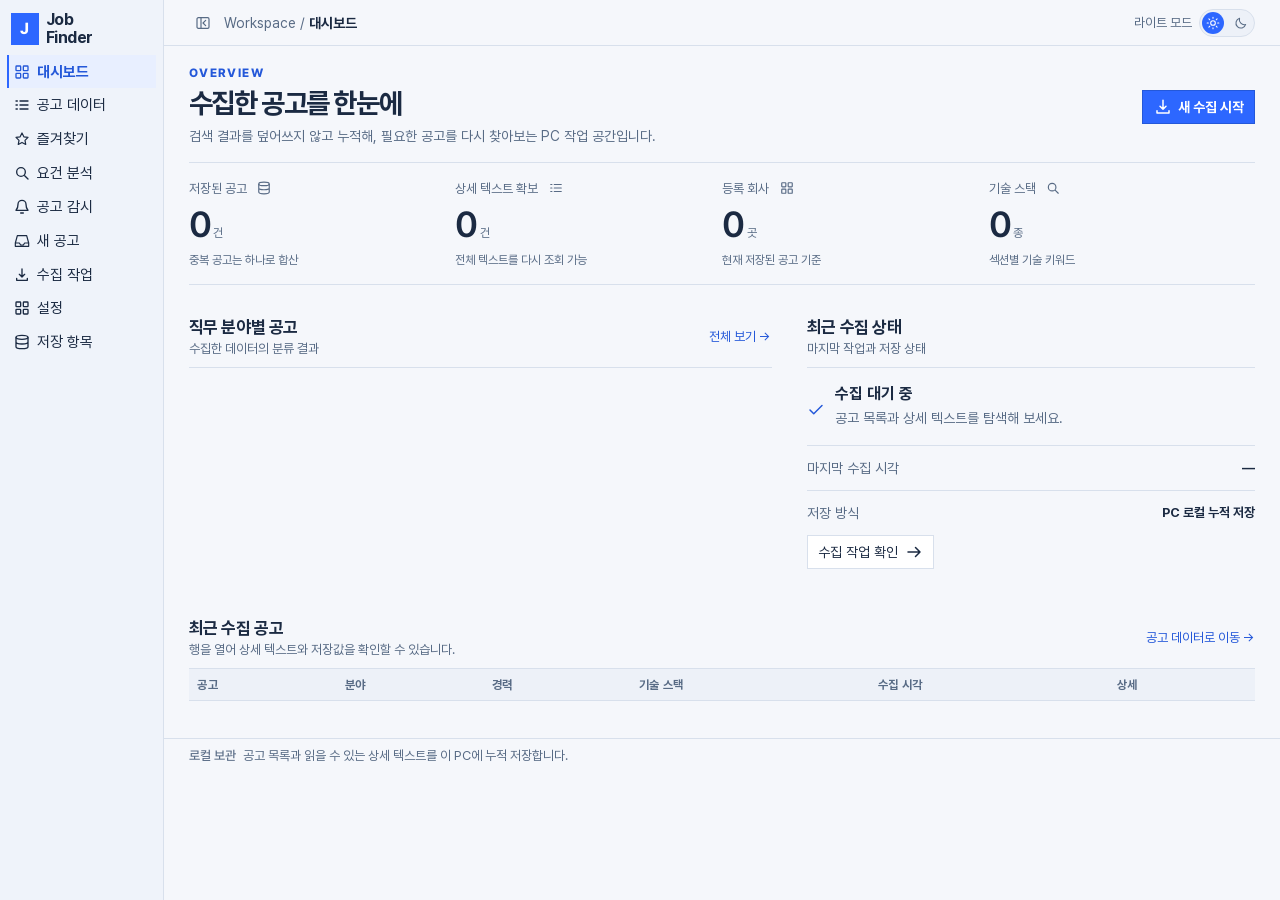
==== commit 3d8a8300: "feat(desktop): 잡코리아 연동·일괄 감시 추가 및 Job Finder 이름 적용" ====
--- a/desktop/src/saramin_finder/ui/index.html
+++ b/desktop/src/saramin_finder/ui/index.html
@@ -3,7 +3,7 @@
 <head>
   <meta charset="utf-8">
   <meta name="viewport" content="width=device-width, initial-scale=1">
-  <title>Saramin Finder — PC 공고 관리</title>
+  <title>Job Finder</title>
 
 
 <style>
@@ -1530,7 +1530,7 @@
   </svg>
   <div class="app">
     <aside class="sidebar" id="sidebar" aria-label="주 메뉴">
-      <div class="brand"><div class="brand-mark">S</div><div><strong>Saramin</strong><strong>Finder</strong></div></div>
+      <div class="brand"><div class="brand-mark">J</div><div><strong>Job</strong><strong>Finder</strong></div></div>
       <nav class="nav" id="sideNav">
         <button class="nav-btn active" data-view="overview" aria-current="page"><svg class="nav-icon"><use href="#i-grid"/></svg><span>대시보드</span></button>
         <button class="nav-btn" data-view="explore"><svg class="nav-icon"><use href="#i-list"/></svg><span>공고 데이터</span></button>
@@ -1562,8 +1562,8 @@
         </section>
         <section class="view" id="view-explore" aria-label="공고 데이터" hidden>
           <div class="page-head"><div><p class="eyebrow">Job Archive</p><h1>공고 데이터 탐색</h1><p class="lead">저장된 공고를 조건으로 좁히고, 선택한 공고의 상세 원문 텍스트를 확인합니다.</p></div><div class="page-actions"><button class="btn" type="button" id="groupToggle" aria-controls="groupPanel" aria-expanded="false">값별 분류</button><button class="btn" type="button" id="exportPostings">CSV 저장</button><button class="btn primary" data-go="crawl"><svg><use href="#i-download"/></svg>새 수집</button></div></div>
-          <div class="card filter-card"><div class="filter-top"><strong>조회 조건</strong><button class="subtle-link" id="clearFilters">필터 초기화</button></div><div class="filter-grid"><div class="field"><label for="searchInput">통합 검색</label><input id="searchInput" type="search" placeholder="회사명, 제목, 상세 텍스트 검색"></div><div class="field"><label for="companyFilter">회사</label><select id="companyFilter"><option value="">전체 회사</option></select></div><div class="field"><label for="sectorFilter">직무 분야</label><details class="multi-filter" id="sectorFilter" data-label="분야"><summary>전체 분야</summary><div class="multi-options"><button class="multi-clear" type="button" data-clear-multi="sectorFilter">선택 초기화</button><div class="multi-options-list"></div></div></details></div><div class="field"><label for="careerFilter">경력</label><details class="multi-filter" id="careerFilter" data-label="경력"><summary>전체 경력</summary><div class="multi-options"><button class="multi-clear" type="button" data-clear-multi="careerFilter">선택 초기화</button><div class="multi-options-list"></div></div></details></div><div class="field"><label for="techFilter">기술 스택</label><details class="multi-filter" id="techFilter" data-label="기술"><summary>전체 기술</summary><div class="multi-options"><button class="multi-clear" type="button" data-clear-multi="techFilter">선택 초기화</button><div class="multi-options-list"></div></div></details></div></div></div>
-          <div class="explore-grid"><div class="card"><div class="card-head"><div><h2>조회 결과 <span id="resultCount">0</span>건</h2><p id="resultCaption">저장된 모든 공고</p></div><div class="field" style="width:150px"><label for="sortSelect">정렬</label><select id="sortSelect"><option value="recent">최근 수집순</option><option value="posted_newest">공고등록일 · 최근순</option><option value="posted_oldest">공고등록일 · 오래된순</option><option value="deadline_soon">채용마감일 · D-Day 짧은순</option><option value="deadline_late">채용마감일 · D-Day 긴순</option><option value="company">회사명순</option></select></div></div><div class="table-wrap"><table class="data-table"><thead><tr><th class="favorite-cell" aria-label="즐겨찾기">☆</th><th class="posting-number">번호</th><th>공고 / 회사</th><th>분야</th><th>조건</th><th>공고등록일</th><th>채용마감일</th><th>수집시각</th><th>사람인 공고</th><th>상세</th></tr></thead><tbody id="exploreRows"></tbody></table></div><div class="empty" id="exploreEmpty" hidden><strong>조건에 맞는 공고가 없습니다</strong>검색어나 필터를 바꾸면 다시 조회할 수 있습니다.</div><div class="table-footer"><span>중복 공고는 하나의 행으로 표시</span><span id="visibleSummary"></span></div></div><aside class="card group-card" id="groupPanel" aria-label="값별 분류" hidden><div class="card-head"><div><h2>값별 분류</h2><p>저장 필드의 분포를 확인</p></div></div><div class="group-body"><select class="group-select" id="groupSelect" aria-label="분류 기준"><option value="sector">직무 분야</option><option value="company">회사</option><option value="career">경력</option><option value="tech">기술 스택</option><option value="collected">수집일</option></select><div id="groupItems" style="margin-top:7.04px"></div></div></aside></div>
+          <div class="card filter-card"><div class="filter-top"><strong>조회 조건</strong><button class="subtle-link" id="clearFilters">필터 초기화</button></div><div class="filter-grid"><div class="field"><label for="searchInput">통합 검색</label><input id="searchInput" type="search" placeholder="회사명, 제목, 상세 텍스트 검색"></div><div class="field"><label for="companyFilter">회사</label><select id="companyFilter"><option value="">전체 회사</option></select></div><div class="field"><label for="exploreProvider">출처</label><select id="exploreProvider"><option value="">전체 출처</option><option value="saramin">사람인</option><option value="jobkorea">잡코리아</option></select></div><div class="field"><label for="sectorFilter">직무 분야</label><details class="multi-filter" id="sectorFilter" data-label="분야"><summary>전체 분야</summary><div class="multi-options"><button class="multi-clear" type="button" data-clear-multi="sectorFilter">선택 초기화</button><div class="multi-options-list"></div></div></details></div><div class="field"><label for="careerFilter">경력</label><details class="multi-filter" id="careerFilter" data-label="경력"><summary>전체 경력</summary><div class="multi-options"><button class="multi-clear" type="button" data-clear-multi="careerFilter">선택 초기화</button><div class="multi-options-list"></div></div></details></div><div class="field"><label for="techFilter">기술 스택</label><details class="multi-filter" id="techFilter" data-label="기술"><summary>전체 기술</summary><div class="multi-options"><button class="multi-clear" type="button" data-clear-multi="techFilter">선택 초기화</button><div class="multi-options-list"></div></div></details></div></div></div>
+          <div class="explore-grid"><div class="card"><div class="card-head"><div><h2>조회 결과 <span id="resultCount">0</span>건</h2><p id="resultCaption">저장된 모든 공고</p></div><div class="field" style="width:150px"><label for="sortSelect">정렬</label><select id="sortSelect"><option value="recent">최근 수집순</option><option value="posted_newest">공고등록일 · 최근순</option><option value="posted_oldest">공고등록일 · 오래된순</option><option value="deadline_soon">채용마감일 · D-Day 짧은순</option><option value="deadline_late">채용마감일 · D-Day 긴순</option><option value="company">회사명순</option></select></div></div><div class="table-wrap"><table class="data-table"><thead><tr><th class="favorite-cell" aria-label="즐겨찾기">☆</th><th class="posting-number">번호</th><th>공고 / 회사</th><th>분야</th><th>조건</th><th>공고등록일</th><th>채용마감일</th><th>수집시각</th><th>원본 공고</th><th>상세</th></tr></thead><tbody id="exploreRows"></tbody></table></div><div class="empty" id="exploreEmpty" hidden><strong>조건에 맞는 공고가 없습니다</strong>검색어나 필터를 바꾸면 다시 조회할 수 있습니다.</div><div class="table-footer"><span>중복 공고는 하나의 행으로 표시</span><span id="visibleSummary"></span></div></div><aside class="card group-card" id="groupPanel" aria-label="값별 분류" hidden><div class="card-head"><div><h2>값별 분류</h2><p>저장 필드의 분포를 확인</p></div></div><div class="group-body"><select class="group-select" id="groupSelect" aria-label="분류 기준"><option value="sector">직무 분야</option><option value="company">회사</option><option value="career">경력</option><option value="tech">기술 스택</option><option value="collected">수집일</option></select><div id="groupItems" style="margin-top:7.04px"></div></div></aside></div>
         </section>
 
 
@@ -1571,14 +1571,14 @@
           <div class="page-head"><div><p class="eyebrow">Favorites</p><h1>즐겨찾기 공고</h1><p class="lead">별표로 저장한 공고만 모아 봅니다. 별표를 다시 누르면 즐겨찾기에서 해제됩니다.</p></div></div>
           <div class="card"><div class="card-head"><div><h2>즐겨찾기 <span id="favoriteCount">0</span>건</h2></div>
             <div class="field" style="width:150px"><label for="favoriteSort">정렬</label><select id="favoriteSort"><option value="recent">최근 수집순</option><option value="posted_newest">공고등록일 · 최근순</option><option value="posted_oldest">공고등록일 · 오래된순</option><option value="deadline_soon">채용마감일 · D-Day 짧은순</option><option value="deadline_late">채용마감일 · D-Day 긴순</option><option value="company">회사명순</option></select></div></div>
-            <div class="table-wrap"><table class="data-table"><thead><tr><th class="favorite-cell" aria-label="즐겨찾기">☆</th><th class="posting-number">번호</th><th>공고 / 회사</th><th>분야</th><th>조건</th><th>공고등록일</th><th>채용마감일</th><th>수집시각</th><th>사람인 공고</th><th>상세</th></tr></thead><tbody id="favoriteRows"></tbody></table></div>
+            <div class="table-wrap"><table class="data-table"><thead><tr><th class="favorite-cell" aria-label="즐겨찾기">☆</th><th class="posting-number">번호</th><th>공고 / 회사</th><th>분야</th><th>조건</th><th>공고등록일</th><th>채용마감일</th><th>수집시각</th><th>원본 공고</th><th>상세</th></tr></thead><tbody id="favoriteRows"></tbody></table></div>
             <div class="empty" id="favoriteEmpty" hidden><strong>즐겨찾기한 공고가 없습니다</strong>공고 데이터나 새 공고 알림에서 별표를 눌러 저장하세요.</div>
             <div class="table-footer"><span id="favoriteSummary"></span><span><button class="btn small" id="favoritePrev">이전</button> <button class="btn small" id="favoriteNext">다음</button></span></div>
           </div>
         </section>
         <section class="view" id="view-analysis" aria-label="요건 분석" hidden>
           <div class="page-head"><div><p class="eyebrow">Requirement Analysis</p><h1>자격요건 · 우대사항 분석</h1><p class="lead">두 섹션을 분리해 검색하고, 기술 키워드가 포함된 공고 수를 비교합니다.</p></div><button class="btn primary" id="exportAnalysis">CSV 내보내기</button></div>
-          <div class="card filter-card"><div class="filter-top"><strong>분석 조건</strong><button class="subtle-link" id="analysisClearFilters" type="button">전체 초기화</button></div><div class="filter-grid"><div class="field"><label for="analysisKind">분석 섹션</label><select id="analysisKind"><option value="qualification">자격요건</option><option value="preference">우대사항</option></select></div><div class="field"><label for="analysisText">섹션 문장 검색</label><input id="analysisText" type="search" placeholder="예: Python"></div><div class="field"><label for="analysisCompany">회사</label><select id="analysisCompany"><option value="">전체 회사</option></select></div><div class="field"><label for="analysisSector">직무 분야</label><details class="multi-filter" id="analysisSector" data-label="분야"><summary>전체 분야</summary><div class="multi-options"><button class="multi-clear" type="button" data-clear-multi="analysisSector">선택 초기화</button><div class="multi-options-list"></div></div></details></div><div class="field"><label for="analysisCareer">경력</label><details class="multi-filter" id="analysisCareer" data-label="경력"><summary>전체 경력</summary><div class="multi-options"><button class="multi-clear" type="button" data-clear-multi="analysisCareer">선택 초기화</button><div class="multi-options-list"></div></div></details></div><div class="field"><label for="analysisTech">기술 키워드</label><details class="multi-filter" id="analysisTech" data-label="기술"><summary>전체 기술</summary><div class="multi-options"><button class="multi-clear" type="button" data-clear-multi="analysisTech">선택 초기화</button><div class="multi-options-list"></div></div></details></div><div class="field"><label for="analysisQuery">수집 검색어</label><select id="analysisQuery"><option value="">전체 검색어</option></select></div><div class="field"><label for="analysisDate">최근 수집일</label><input id="analysisDate" type="date"></div></div></div>
+          <div class="card filter-card"><div class="filter-top"><strong>분석 조건</strong><button class="subtle-link" id="analysisClearFilters" type="button">전체 초기화</button></div><div class="filter-grid"><div class="field"><label for="analysisKind">분석 섹션</label><select id="analysisKind"><option value="qualification">자격요건</option><option value="preference">우대사항</option></select></div><div class="field"><label for="analysisText">섹션 문장 검색</label><input id="analysisText" type="search" placeholder="예: Python"></div><div class="field"><label for="analysisCompany">회사</label><select id="analysisCompany"><option value="">전체 회사</option></select></div><div class="field"><label for="analysisProvider">출처</label><select id="analysisProvider"><option value="">전체 출처</option><option value="saramin">사람인</option><option value="jobkorea">잡코리아</option></select></div><div class="field"><label for="analysisSector">직무 분야</label><details class="multi-filter" id="analysisSector" data-label="분야"><summary>전체 분야</summary><div class="multi-options"><button class="multi-clear" type="button" data-clear-multi="analysisSector">선택 초기화</button><div class="multi-options-list"></div></div></details></div><div class="field"><label for="analysisCareer">경력</label><details class="multi-filter" id="analysisCareer" data-label="경력"><summary>전체 경력</summary><div class="multi-options"><button class="multi-clear" type="button" data-clear-multi="analysisCareer">선택 초기화</button><div class="multi-options-list"></div></div></details></div><div class="field"><label for="analysisTech">기술 키워드</label><details class="multi-filter" id="analysisTech" data-label="기술"><summary>전체 기술</summary><div class="multi-options"><button class="multi-clear" type="button" data-clear-multi="analysisTech">선택 초기화</button><div class="multi-options-list"></div></div></details></div><div class="field"><label for="analysisQuery">수집 검색어</label><select id="analysisQuery"><option value="">전체 검색어</option></select></div><div class="field"><label for="analysisDate">최근 수집일</label><input id="analysisDate" type="date"></div></div></div>
           <div class="analysis-layout"><div class="card"><div class="card-head"><div><h2>분리 저장된 원문 <span id="analysisCount">0</span>건</h2><p>추출에 성공한 섹션만 정확한 통계에 포함합니다.</p></div></div><div id="analysisRows"></div><div class="table-footer"><button class="btn small" id="analysisPrev">이전</button><span id="analysisPage">1</span><button class="btn small" id="analysisNext">다음</button></div></div><aside class="card"><div class="card-head"><div><h2>기술 키워드별 공고 수</h2><p>선택한 섹션에서 발견된 서로 다른 공고 기준</p></div></div><div id="analysisKeywords"></div></aside></div>
         </section>
         <section class="view" id="view-watch" aria-label="공고 감시" hidden>
@@ -1595,10 +1595,10 @@
                   <button class="btn primary" type="submit" id="saveProfile" style="width:100%">검색 조건 저장</button>
                   <p class="watch-error" id="profileError" role="alert"></p><p class="watch-help">조건을 변경하면 기존 감시의 기준 목록을 새 조건으로 다시 만듭니다. 저장된 공고와 알림은 유지됩니다.</p>
                 </form></div>
-              <div class="card"><div class="card-head"><div><h2 id="watchFormTitle">감시 조건 추가</h2><p>검색어마다 간격을 정하고 감시 시작으로 자동 확인합니다.</p></div></div><form class="watch-form" id="watchForm" novalidate><div class="field"><label for="watchQuery">검색어</label><input id="watchQuery" type="text" maxlength="40" placeholder="예: AI, 백엔드" autocomplete="off" required></div><div class="field"><label for="watchInterval">확인 간격 · 분</label><input id="watchInterval" type="number" min="1" step="1" value="60" required></div><div class="watch-form-actions"><button class="btn primary" type="submit" id="saveWatch">감시 추가</button><button class="btn" type="button" id="cancelWatchEdit" hidden>취소</button></div><p class="watch-error" id="watchError" role="alert"></p><p class="watch-help">감시 시작 직후 첫 확인에서 기준 목록을 등록합니다. 앱을 다시 열면 감시 시작을 다시 눌러야 합니다.</p></form></div>
+              <div class="card"><div class="card-head"><div><h2 id="watchFormTitle">감시 조건 추가</h2><p>검색어마다 간격을 정하고 감시 시작으로 자동 확인합니다.</p></div></div><form class="watch-form" id="watchForm" novalidate><div class="field"><label for="watchProvider">출처</label><select id="watchProvider"><option value="saramin">사람인</option><option value="jobkorea">잡코리아</option><option value="all">전체 (사람인·잡코리아)</option></select></div><div class="field"><label for="watchQuery">검색어</label><input id="watchQuery" type="text" maxlength="40" placeholder="예: AI, 백엔드" autocomplete="off" required></div><div class="field"><label for="watchInterval">확인 간격 · 분</label><input id="watchInterval" type="number" min="1" step="1" value="60" required></div><div class="watch-form-actions"><button class="btn primary" type="submit" id="saveWatch">감시 추가</button><button class="btn" type="button" id="cancelWatchEdit" hidden>취소</button></div><p class="watch-error" id="watchError" role="alert"></p><p class="watch-help">감시 시작 직후 첫 확인에서 기준 목록을 등록합니다. 앱을 다시 열면 감시 시작을 다시 눌러야 합니다.</p></form></div>
             </div>
             <div class="watch-stack" style="grid-template-columns:1fr">
-              <div class="card"><div class="card-head"><div><h2>감시 조건 <span id="watchCount">0</span></h2><p>시작한 감시만 앱이 실행 중일 때 자동 확인합니다.</p></div></div><div class="watch-items" id="watchItems" aria-live="polite"></div></div>
+              <div class="card"><div class="card-head"><div><h2>감시 조건 <span id="watchCount">0</span></h2><p>시작한 감시만 앱이 실행 중일 때 자동 확인합니다.</p></div><button class="btn small primary" id="startAllWatches" type="button" disabled>전체 감시 시작</button></div><div class="watch-items" id="watchItems" aria-live="polite"></div></div>
 
             </div>
           </div>
@@ -1609,7 +1609,7 @@
         </section>
         <section class="view" id="view-crawl" aria-label="수집 작업" hidden>
           <div class="page-head"><div><p class="eyebrow">Collection</p><h1>새 공고 수집</h1><p class="lead">검색어로 목록과 상세 페이지를 조회하고, 기존 공고는 중복 없이 갱신하는 흐름입니다.</p></div></div>
-          <div class="crawl-layout"><div class="card"><div class="card-head"><div><h2>수집 설정</h2><p>감시 공통 검색 조건을 기본값으로 불러옵니다.</p></div></div><div class="form-body"><div class="field"><label for="crawlQuery">검색어</label><input id="crawlQuery" value="AI" maxlength="40" placeholder="예: AI, 데이터 엔지니어"></div><div class="field"><label for="pageCount">조회 페이지</label><select id="pageCount"><option value="1">1페이지 · 최대 40건</option><option value="3">3페이지 · 최대 120건</option><option value="10" selected>10페이지 · 최대 400건</option></select></div><div class="field crawl-criteria"><label>이번 수집 검색 조건</label><p class="form-note">감시 조건을 기본값으로 불러오며, 여기서 바꿔도 감시 설정은 바뀌지 않습니다.</p><button class="btn small" type="button" id="resetCrawlCriteria">감시 조건 다시 불러오기</button>
+          <div class="crawl-layout"><div class="card"><div class="card-head"><div><h2>수집 설정</h2><p>감시 공통 검색 조건을 기본값으로 불러옵니다.</p></div></div><div class="form-body"><div class="field"><label for="crawlProvider">출처</label><select id="crawlProvider"><option value="saramin">사람인</option><option value="jobkorea">잡코리아</option></select></div><div class="field"><label for="crawlQuery">검색어</label><input id="crawlQuery" value="AI" maxlength="40" placeholder="예: AI, 데이터 엔지니어"></div><div class="field"><label for="pageCount">조회 페이지</label><select id="pageCount"><option value="1">1페이지 · 최대 40건</option><option value="3">3페이지 · 최대 120건</option><option value="10" selected>10페이지 · 최대 400건</option></select></div><div class="field crawl-criteria"><label>이번 수집 검색 조건</label><p class="form-note">감시 조건을 기본값으로 불러오며, 여기서 바꿔도 감시 설정은 바뀌지 않습니다.</p><button class="btn small" type="button" id="resetCrawlCriteria">감시 조건 다시 불러오기</button>
   <div class="field"><label>근무 지역</label><label class="profile-check"><input id="crawlNationwide" type="checkbox">지역 제한 없음</label><div class="profile-regions" id="crawlRegions"></div></div>
   <div class="field"><label for="crawlExperience">경력</label><select id="crawlExperience"><option value="both">신입 + 경력</option><option value="new">신입만</option><option value="career">경력만</option><option value="any">경력 제한 없음</option></select></div>
   <div class="field" id="crawlMaxField"><label for="crawlCareerMax">최대 경력 · 년 (비우면 제한 없음)</label><input id="crawlCareerMax" type="number" min="0" max="30" step="1" placeholder="제한 없음"></div>
